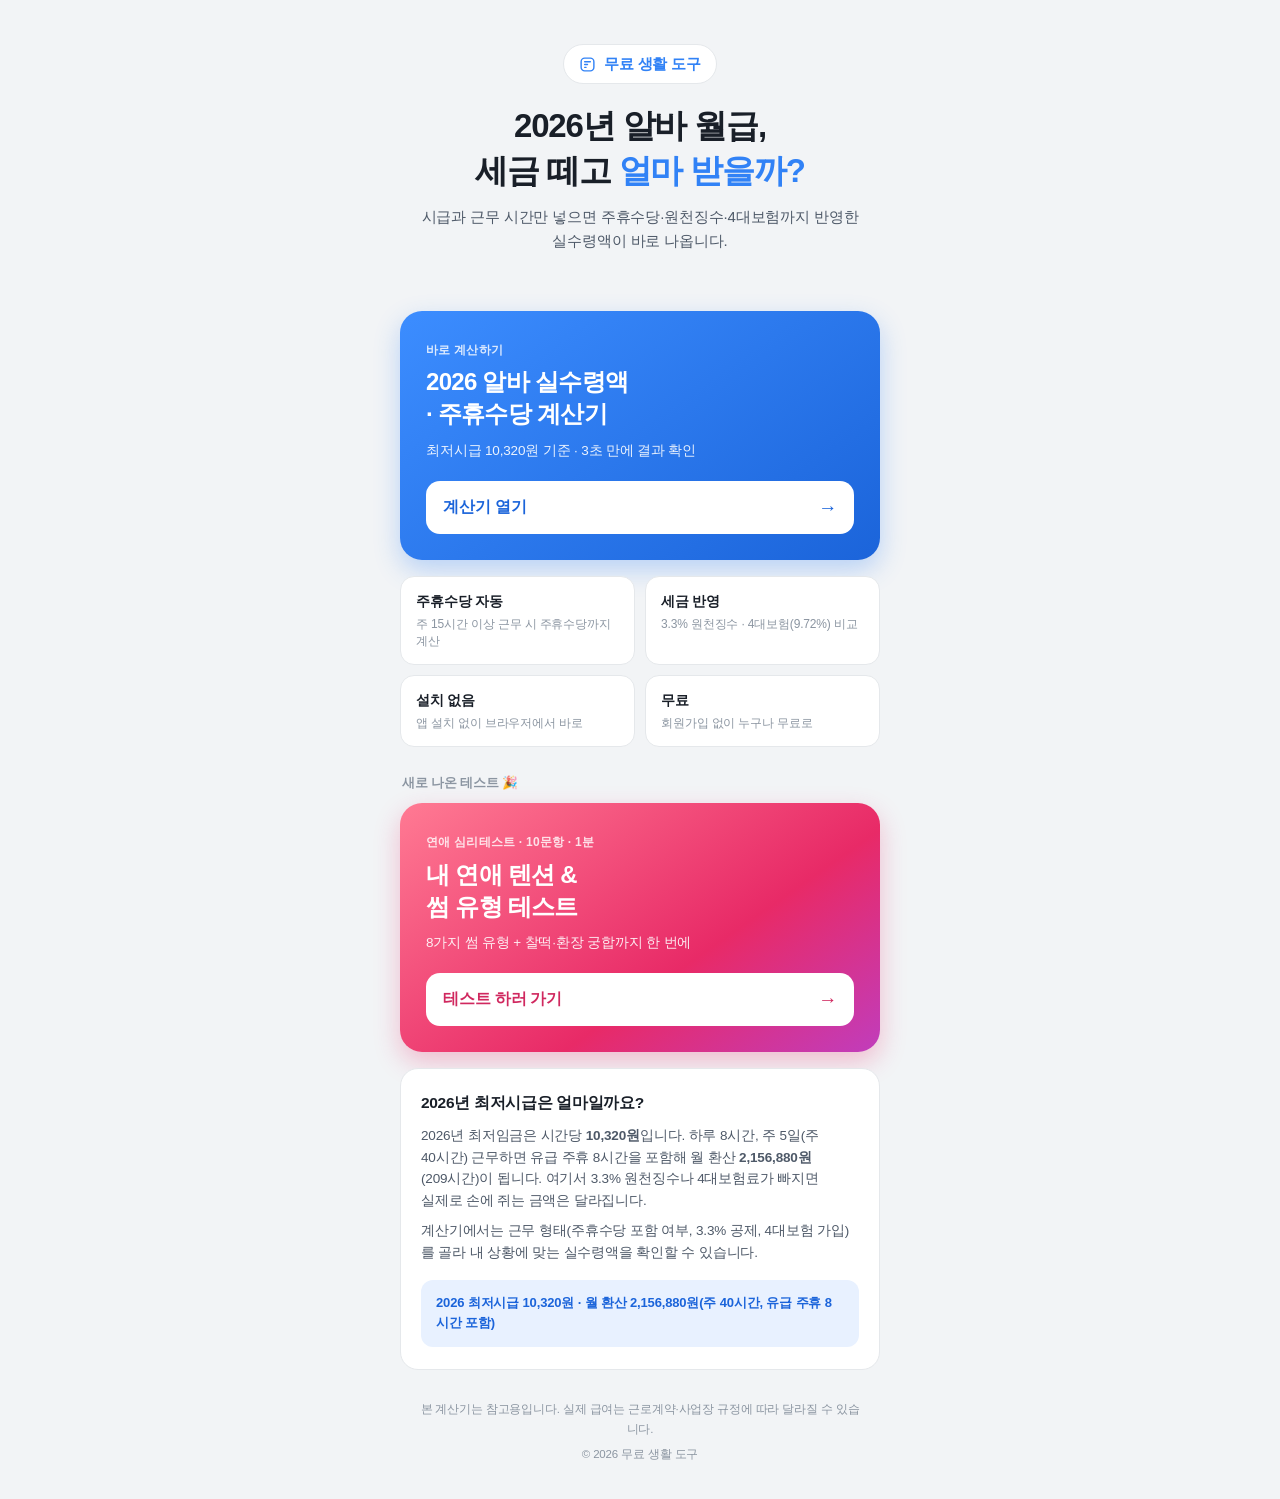
==== index.html @ 637217f5 "2호기: 연애 텐션 & 썸 유형 테스트 (/love-test/) 추가 + 메인 포털 카드·사이트맵 반영" ====
<!DOCTYPE html>
<html lang="ko">
<head>
<meta charset="UTF-8" />
<meta name="naver-site-verification" content="4abd9c88c584afc4a3177594d91446796b81fe75" />
<meta name="viewport" content="width=device-width, initial-scale=1.0, viewport-fit=cover" />

<title>알바 실수령액 계산기 · 연애 텐션 테스트 · 무료 생활 도구</title>
<meta name="description" content="2026년 최저시급 10,320원 기준 알바 월급 실수령액 계산기와, 10문항으로 끝나는 연애 텐션·썸 유형 테스트를 무료로 이용하세요." />
<meta name="keywords" content="2026 최저시급, 알바 실수령액, 주휴수당 계산기, 알바 월급 계산기, 4대보험 계산, 3.3% 계산기, 연애 테스트, 썸 유형 테스트, 심리테스트" />
<meta name="robots" content="index, follow" />
<meta name="theme-color" content="#3182F6" />
<link rel="canonical" href="https://wjdtldks2007-art.github.io/" />

<meta property="og:type" content="website" />
<meta property="og:locale" content="ko_KR" />
<meta property="og:site_name" content="무료 생활 도구" />
<meta property="og:title" content="알바 실수령액 계산기 · 연애 텐션 테스트" />
<meta property="og:description" content="주휴수당·3.3%·4대보험까지 반영한 2026년 알바 월급 실수령액 계산기와 연애 텐션 테스트를 무료로." />
<meta property="og:url" content="https://wjdtldks2007-art.github.io/" />
<meta name="twitter:card" content="summary" />
<meta name="twitter:title" content="2026 알바 실수령액 계산기 · 최저시급 10,320원" />
<meta name="twitter:description" content="주휴수당·3.3%·4대보험까지 반영한 2026년 알바 월급 실수령액 계산기" />

<link rel="icon" href="data:image/svg+xml,%3Csvg xmlns='http://www.w3.org/2000/svg' viewBox='0 0 100 100'%3E%3Crect width='100' height='100' rx='24' fill='%233182F6'/%3E%3Ctext x='50' y='70' font-size='58' font-family='sans-serif' font-weight='bold' fill='white' text-anchor='middle'%3E%E2%82%A9%3C/text%3E%3C/svg%3E" />

<style>
  :root{
    --blue:#3182F6;
    --blue-dark:#1B64DA;
    --blue-soft:#E8F1FF;
    --ink:#191F28;
    --ink-2:#4E5968;
    --ink-3:#8B95A1;
    --line:#E5E8EB;
    --bg:#F2F4F6;
    --white:#FFFFFF;
  }
  *{box-sizing:border-box;margin:0;padding:0;-webkit-tap-highlight-color:transparent;}
  html{-webkit-text-size-adjust:100%;}
  body{
    font-family:-apple-system,BlinkMacSystemFont,"Apple SD Gothic Neo","Pretendard","Malgun Gothic","Noto Sans KR",sans-serif;
    background:var(--bg);
    color:var(--ink);
    line-height:1.6;
    min-height:100vh;
    display:flex;
    flex-direction:column;
    letter-spacing:-0.01em;
  }
  .wrap{
    width:100%;
    max-width:520px;
    margin:0 auto;
    padding:0 20px;
    flex:1;
    display:flex;
    flex-direction:column;
  }

  header{padding:44px 0 28px;text-align:center;}
  .brand{
    display:inline-flex;
    align-items:center;
    gap:8px;
    font-size:15px;
    font-weight:700;
    color:var(--blue);
    background:var(--white);
    border:1px solid var(--line);
    border-radius:999px;
    padding:7px 15px;
  }
  .brand svg{width:17px;height:17px;display:block;}

  h1{
    margin-top:20px;
    font-size:29px;
    line-height:1.35;
    font-weight:800;
    letter-spacing:-0.035em;
  }
  h1 .hl{color:var(--blue);}
  .lead{
    margin-top:12px;
    font-size:15px;
    color:var(--ink-2);
    word-break:keep-all;
  }

  /* ---- main card ---- */
  .card{
    display:block;
    text-decoration:none;
    color:inherit;
    background:linear-gradient(145deg,#3C8DFF 0%,#1B64DA 100%);
    border-radius:22px;
    padding:26px 22px 22px;
    margin-top:30px;
    box-shadow:0 10px 26px rgba(49,130,246,.30);
    transition:transform .16s ease, box-shadow .16s ease;
  }
  .card:active{transform:translateY(2px) scale(.995);box-shadow:0 5px 14px rgba(49,130,246,.26);}
  .card .eyebrow{
    font-size:12px;
    font-weight:700;
    letter-spacing:.02em;
    color:rgba(255,255,255,.82);
  }
  .card .card-title{
    margin-top:6px;
    font-size:22px;
    font-weight:800;
    line-height:1.34;
    color:var(--white);
    letter-spacing:-0.03em;
  }
  .card .card-desc{
    margin-top:9px;
    font-size:13.5px;
    color:rgba(255,255,255,.9);
    word-break:keep-all;
  }
  .go{
    margin-top:20px;
    display:flex;
    align-items:center;
    justify-content:space-between;
    gap:10px;
    background:var(--white);
    color:var(--blue-dark);
    border-radius:14px;
    padding:14px 17px;
    font-size:15.5px;
    font-weight:800;
  }
  .go span.arrow{font-size:19px;line-height:1;transition:transform .16s ease;}
  .card:hover .go span.arrow{transform:translateX(3px);}

  /* ---- 2호기 연애 테스트 카드 (핑크) ---- */
  .card--love{
    background:linear-gradient(145deg,#FF7A93 0%,#E82A67 62%,#A24BFF 130%);
    box-shadow:0 10px 26px rgba(232,42,103,.28);
  }
  .card--love:active{box-shadow:0 5px 14px rgba(232,42,103,.26);}
  .card--love .go{color:#D0285F;}
  .section-label{
    margin:26px 2px 0;
    font-size:12.5px;
    font-weight:800;
    letter-spacing:-0.01em;
    color:var(--ink-3);
  }

  /* ---- features ---- */
  .features{
    display:grid;
    grid-template-columns:1fr 1fr;
    gap:10px;
    margin-top:16px;
  }
  .feature{
    background:var(--white);
    border:1px solid var(--line);
    border-radius:14px;
    padding:14px 15px;
  }
  .feature .t{font-size:13.5px;font-weight:700;}
  .feature .d{margin-top:3px;font-size:12px;color:var(--ink-3);line-height:1.45;}

  /* ---- info ---- */
  .info{
    background:var(--white);
    border:1px solid var(--line);
    border-radius:18px;
    padding:22px 20px;
    margin-top:16px;
  }
  .info h2{font-size:15.5px;font-weight:800;letter-spacing:-0.02em;}
  .info p{margin-top:9px;font-size:13.5px;color:var(--ink-2);word-break:keep-all;}
  .rate{
    margin-top:16px;
    padding:13px 15px;
    background:var(--blue-soft);
    border-radius:12px;
    font-size:13px;
    color:var(--blue-dark);
    font-weight:600;
  }
  .rate b{font-weight:800;}

  footer{
    text-align:center;
    padding:30px 20px 34px;
    font-size:11.5px;
    color:var(--ink-3);
    line-height:1.7;
  }
  footer a{color:var(--ink-3);text-decoration:none;border-bottom:1px solid var(--line);}

  @media (min-width:560px){
    h1{font-size:33px;}
    .card{padding:30px 26px 26px;}
    .card .card-title{font-size:24px;}
  }
  @media (prefers-reduced-motion:reduce){
    .card{transition:none;}
  }
</style>
</head>
<body>
<div class="wrap">

  <header>
    <div class="brand">
      <svg viewBox="0 0 24 24" fill="none" stroke="currentColor" stroke-width="2" stroke-linecap="round" stroke-linejoin="round" aria-hidden="true">
        <rect x="3" y="3" width="18" height="18" rx="5"></rect>
        <path d="M8 8h8M8 12h4M8 16h2"></path>
      </svg>
      무료 생활 도구
    </div>

    <h1>2026년 알바 월급,<br />세금 떼고 <span class="hl">얼마 받을까?</span></h1>
    <p class="lead">시급과 근무 시간만 넣으면 주휴수당·원천징수·4대보험까지 반영한 실수령액이 바로 나옵니다.</p>
  </header>

  <main>
    <a class="card" href="https://wjdtldks2007-art.github.io/a1ba-ca1c-2026/" aria-label="2026 알바 실수령액·주휴수당 계산기 열기">
      <div class="eyebrow">바로 계산하기</div>
      <div class="card-title">2026 알바 실수령액<br />· 주휴수당 계산기</div>
      <div class="card-desc">최저시급 10,320원 기준 · 3초 만에 결과 확인</div>
      <div class="go">
        <span>계산기 열기</span>
        <span class="arrow" aria-hidden="true">→</span>
      </div>
    </a>

    <div class="features">
      <div class="feature">
        <div class="t">주휴수당 자동</div>
        <div class="d">주 15시간 이상 근무 시 주휴수당까지 계산</div>
      </div>
      <div class="feature">
        <div class="t">세금 반영</div>
        <div class="d">3.3% 원천징수 · 4대보험(9.72%) 비교</div>
      </div>
      <div class="feature">
        <div class="t">설치 없음</div>
        <div class="d">앱 설치 없이 브라우저에서 바로</div>
      </div>
      <div class="feature">
        <div class="t">무료</div>
        <div class="d">회원가입 없이 누구나 무료로</div>
      </div>
    </div>

    <p class="section-label">새로 나온 테스트 🎉</p>
    <a class="card card--love" href="https://wjdtldks2007-art.github.io/love-test/" aria-label="내 연애 텐션 &amp; 썸 유형 테스트 시작하기" style="margin-top:10px;">
      <div class="eyebrow">연애 심리테스트 · 10문항 · 1분</div>
      <div class="card-title">내 연애 텐션 &amp;<br />썸 유형 테스트</div>
      <div class="card-desc">8가지 썸 유형 + 찰떡·환장 궁합까지 한 번에</div>
      <div class="go">
        <span>테스트 하러 가기</span>
        <span class="arrow" aria-hidden="true">→</span>
      </div>
    </a>

    <section class="info">
      <h2>2026년 최저시급은 얼마일까요?</h2>
      <p>2026년 최저임금은 시간당 <b>10,320원</b>입니다. 하루 8시간, 주 5일(주 40시간) 근무하면 유급 주휴 8시간을 포함해 월 환산 <b>2,156,880원</b>(209시간)이 됩니다. 여기서 3.3% 원천징수나 4대보험료가 빠지면 실제로 손에 쥐는 금액은 달라집니다.</p>
      <p>계산기에서는 근무 형태(주휴수당 포함 여부, 3.3% 공제, 4대보험 가입)를 골라 내 상황에 맞는 실수령액을 확인할 수 있습니다.</p>
      <div class="rate">
        <b>2026 최저시급 10,320원</b> · 월 환산 2,156,880원(주 40시간, 유급 주휴 8시간 포함)
      </div>
    </section>
  </main>

  <footer>
    <p>본 계산기는 참고용입니다. 실제 급여는 근로계약·사업장 규정에 따라 달라질 수 있습니다.</p>
    <p style="margin-top:6px;">© 2026 무료 생활 도구</p>
  </footer>
</div>
</body>
</html>
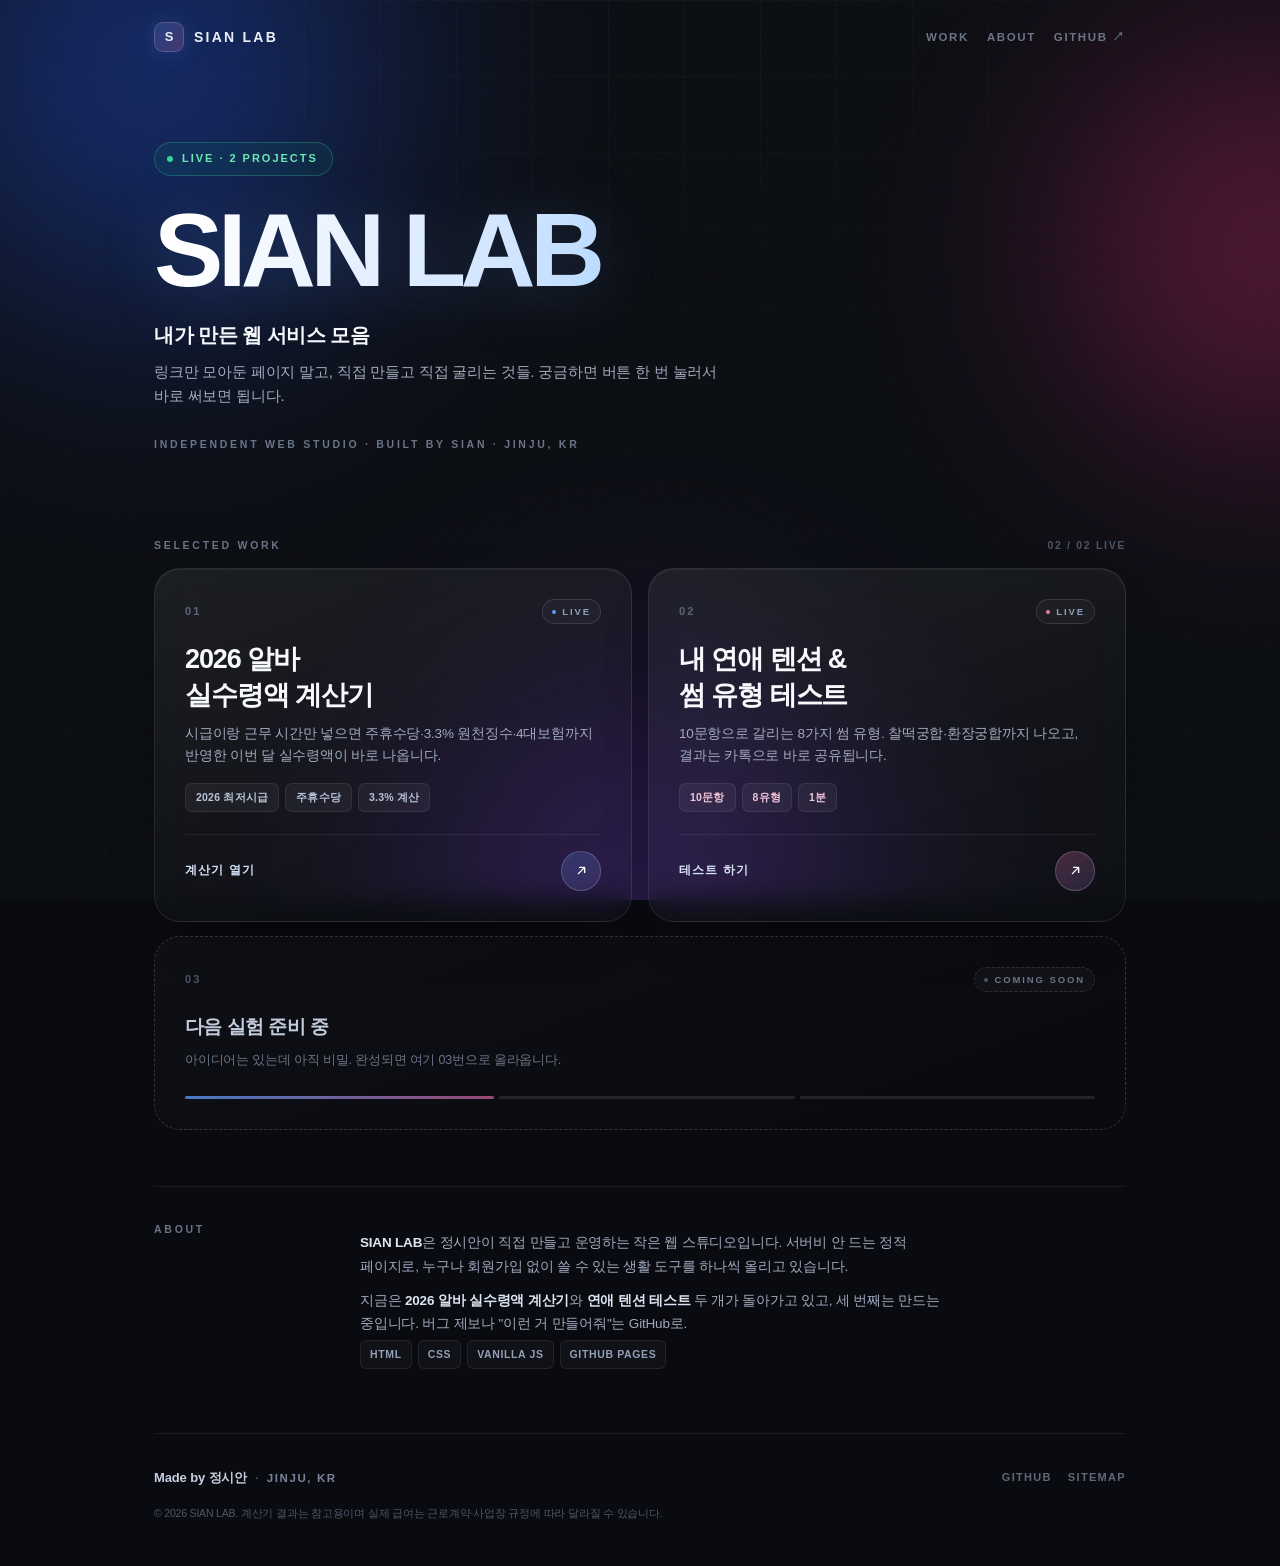
==== commit 7c14c131: "메인 포털을 다크 스튜디오(SIAN LAB)로 리뉴얼 + 루트 OG 이미지 추가" ====
--- a/index.html
+++ b/index.html
@@ -3,282 +3,421 @@
 <head>
 <meta charset="UTF-8" />
 <meta name="naver-site-verification" content="4abd9c88c584afc4a3177594d91446796b81fe75" />
+<meta name="google-site-verification" content="jYSlBA72Mb35ZYG-_oT56KLNQTm2DvZlT0kwC0I4Q4g" />
 <meta name="viewport" content="width=device-width, initial-scale=1.0, viewport-fit=cover" />
 
-<title>알바 실수령액 계산기 · 연애 텐션 테스트 · 무료 생활 도구</title>
-<meta name="description" content="2026년 최저시급 10,320원 기준 알바 월급 실수령액 계산기와, 10문항으로 끝나는 연애 텐션·썸 유형 테스트를 무료로 이용하세요." />
-<meta name="keywords" content="2026 최저시급, 알바 실수령액, 주휴수당 계산기, 알바 월급 계산기, 4대보험 계산, 3.3% 계산기, 연애 테스트, 썸 유형 테스트, 심리테스트" />
+<title>SIAN LAB · 내가 만든 웹 서비스 모음 | 알바 실수령액 계산기 · 연애 텐션 테스트</title>
+<meta name="description" content="정시안이 직접 만든 웹 서비스 모음. 2026년 최저시급 10,320원 기준 알바 월급 실수령액 계산기와 10문항 연애 텐션·썸 유형 테스트를 무료로 바로 써보세요." />
+<meta name="keywords" content="2026 최저시급, 알바 실수령액, 주휴수당 계산기, 알바 월급 계산기, 4대보험 계산, 3.3% 계산기, 연애 테스트, 썸 유형 테스트, 심리테스트, SIAN LAB, 정시안" />
 <meta name="robots" content="index, follow" />
-<meta name="theme-color" content="#3182F6" />
+<meta name="theme-color" content="#090B10" />
 <link rel="canonical" href="https://wjdtldks2007-art.github.io/" />
 
 <meta property="og:type" content="website" />
 <meta property="og:locale" content="ko_KR" />
-<meta property="og:site_name" content="무료 생활 도구" />
-<meta property="og:title" content="알바 실수령액 계산기 · 연애 텐션 테스트" />
-<meta property="og:description" content="주휴수당·3.3%·4대보험까지 반영한 2026년 알바 월급 실수령액 계산기와 연애 텐션 테스트를 무료로." />
+<meta property="og:site_name" content="SIAN LAB" />
+<meta property="og:title" content="SIAN LAB — 내가 만든 웹 서비스 모음" />
+<meta property="og:description" content="알바 실수령액 계산기부터 연애 텐션 테스트까지. 직접 만들고 직접 굴리는 웹 서비스 2개, 지금 바로 써보기." />
 <meta property="og:url" content="https://wjdtldks2007-art.github.io/" />
-<meta name="twitter:card" content="summary" />
-<meta name="twitter:title" content="2026 알바 실수령액 계산기 · 최저시급 10,320원" />
-<meta name="twitter:description" content="주휴수당·3.3%·4대보험까지 반영한 2026년 알바 월급 실수령액 계산기" />
-
-<link rel="icon" href="data:image/svg+xml,%3Csvg xmlns='http://www.w3.org/2000/svg' viewBox='0 0 100 100'%3E%3Crect width='100' height='100' rx='24' fill='%233182F6'/%3E%3Ctext x='50' y='70' font-size='58' font-family='sans-serif' font-weight='bold' fill='white' text-anchor='middle'%3E%E2%82%A9%3C/text%3E%3C/svg%3E" />
+<meta property="og:image" content="https://wjdtldks2007-art.github.io/og-image.png" />
+<meta property="og:image:type" content="image/png" />
+<meta property="og:image:width" content="1200" />
+<meta property="og:image:height" content="630" />
+<meta property="og:image:alt" content="SIAN LAB — 내가 만든 웹 서비스 모음" />
+<meta name="twitter:card" content="summary_large_image" />
+<meta name="twitter:title" content="SIAN LAB — 내가 만든 웹 서비스 모음" />
+<meta name="twitter:description" content="알바 실수령액 계산기 · 연애 텐션 테스트. 직접 만든 웹 서비스 2개." />
+<meta name="twitter:image" content="https://wjdtldks2007-art.github.io/og-image.png" />
+
+<link rel="icon" href="data:image/svg+xml,%3Csvg xmlns='http://www.w3.org/2000/svg' viewBox='0 0 100 100'%3E%3Cdefs%3E%3ClinearGradient id='g' x1='0' y1='0' x2='1' y2='1'%3E%3Cstop offset='0' stop-color='%2360A5FA'/%3E%3Cstop offset='1' stop-color='%23F472B6'/%3E%3C/linearGradient%3E%3C/defs%3E%3Crect width='100' height='100' rx='26' fill='%23090B10'/%3E%3Crect x='5' y='5' width='90' height='90' rx='22' fill='none' stroke='url(%23g)' stroke-width='3'/%3E%3Ctext x='50' y='69' font-size='50' font-family='sans-serif' font-weight='bold' fill='white' text-anchor='middle'%3ES%3C/text%3E%3C/svg%3E" />
 
 <style>
   :root{
-    --blue:#3182F6;
-    --blue-dark:#1B64DA;
-    --blue-soft:#E8F1FF;
-    --ink:#191F28;
-    --ink-2:#4E5968;
-    --ink-3:#8B95A1;
-    --line:#E5E8EB;
-    --bg:#F2F4F6;
-    --white:#FFFFFF;
+    --bg:#090B10;
+    --bg-2:#0C0F17;
+    --white:#F7F9FC;
+    --ink:#EAEEF7;
+    --ink-2:#A2AABF;
+    --ink-3:#6B7488;
+    --line:rgba(255,255,255,.09);
+    --line-2:rgba(255,255,255,.16);
+    --blue:#5B9DFF;
+    --sky:#7DD3FC;
+    --pink:#F472B6;
+    --violet:#A78BFA;
+    --glass:rgba(255,255,255,.045);
+    --radius:26px;
+    --max:1020px;
   }
   *{box-sizing:border-box;margin:0;padding:0;-webkit-tap-highlight-color:transparent;}
-  html{-webkit-text-size-adjust:100%;}
+  html{-webkit-text-size-adjust:100%;scroll-behavior:smooth;}
   body{
     font-family:-apple-system,BlinkMacSystemFont,"Apple SD Gothic Neo","Pretendard","Malgun Gothic","Noto Sans KR",sans-serif;
     background:var(--bg);
     color:var(--ink);
     line-height:1.6;
+    letter-spacing:-0.012em;
     min-height:100vh;
-    display:flex;
-    flex-direction:column;
-    letter-spacing:-0.01em;
-  }
-  .wrap{
-    width:100%;
-    max-width:520px;
-    margin:0 auto;
-    padding:0 20px;
-    flex:1;
-    display:flex;
-    flex-direction:column;
-  }
-
-  header{padding:44px 0 28px;text-align:center;}
-  .brand{
-    display:inline-flex;
-    align-items:center;
-    gap:8px;
-    font-size:15px;
-    font-weight:700;
-    color:var(--blue);
-    background:var(--white);
+    overflow-x:hidden;
+    -webkit-font-smoothing:antialiased;
+  }
+  ::selection{background:rgba(244,114,182,.3);color:#fff;}
+
+  /* ---------- background layers ---------- */
+  .bg{position:fixed;inset:0;pointer-events:none;z-index:0;overflow:hidden;}
+  .glow{position:absolute;border-radius:50%;filter:blur(90px);opacity:.55;}
+  .glow-a{width:min(760px,110vw);height:min(760px,110vw);top:-34vh;left:-18vw;background:radial-gradient(circle at 50% 50%,#1D4ED8 0%,rgba(29,78,216,0) 68%);}
+  .glow-b{width:min(640px,95vw);height:min(640px,95vw);top:-8vh;right:-24vw;background:radial-gradient(circle at 50% 50%,#DB2777 0%,rgba(219,39,119,0) 66%);opacity:.45;}
+  .glow-c{width:min(720px,100vw);height:min(720px,100vw);bottom:-40vh;left:22vw;background:radial-gradient(circle at 50% 50%,#7C3AED 0%,rgba(124,58,237,0) 68%);opacity:.34;}
+  .grid{
+    position:absolute;inset:0;
+    background-image:linear-gradient(rgba(255,255,255,.045) 1px,transparent 1px),
+                     linear-gradient(90deg,rgba(255,255,255,.045) 1px,transparent 1px);
+    background-size:76px 76px;
+    -webkit-mask-image:radial-gradient(ellipse 80% 55% at 50% 0%,#000 0%,transparent 78%);
+            mask-image:radial-gradient(ellipse 80% 55% at 50% 0%,#000 0%,transparent 78%);
+    opacity:.7;
+  }
+  .noise{
+    position:absolute;inset:0;opacity:.05;
+    background-image:url("data:image/svg+xml,%3Csvg xmlns='http://www.w3.org/2000/svg' width='140' height='140'%3E%3Cfilter id='n'%3E%3CfeTurbulence type='fractalNoise' baseFrequency='0.85' numOctaves='3' stitchTiles='stitch'/%3E%3C/filter%3E%3Crect width='140' height='140' filter='url(%23n)'/%3E%3C/svg%3E");
+  }
+
+  /* ---------- layout ---------- */
+  .wrap{position:relative;z-index:1;width:100%;max-width:var(--max);margin:0 auto;padding:0 24px;}
+
+  /* ---------- nav ---------- */
+  nav{display:flex;align-items:center;justify-content:space-between;gap:16px;padding:22px 0;}
+  .mark{display:flex;align-items:center;gap:10px;text-decoration:none;color:var(--ink);}
+  .mark .logo{
+    width:30px;height:30px;border-radius:9px;display:grid;place-items:center;
+    background:linear-gradient(135deg,rgba(91,157,255,.22),rgba(244,114,182,.22));
+    border:1px solid var(--line-2);
+    font-size:13px;font-weight:800;letter-spacing:0;
+    box-shadow:0 0 22px rgba(91,157,255,.18);
+  }
+  .mark .name{font-size:14px;font-weight:800;letter-spacing:.16em;}
+  .nav-links{display:flex;align-items:center;gap:18px;}
+  .nav-links a{
+    font-size:11.5px;font-weight:700;letter-spacing:.14em;color:var(--ink-3);
+    text-decoration:none;transition:color .18s ease;
+  }
+  .nav-links a:hover,.nav-links a:focus-visible{color:var(--white);}
+  .nav-links .hide-sm{display:none;}
+
+  /* ---------- hero ---------- */
+  header.hero{padding:clamp(30px,7vw,68px) 0 clamp(28px,5vw,44px);}
+  .badge{
+    display:inline-flex;align-items:center;gap:9px;
+    padding:7px 14px 7px 12px;border-radius:999px;
+    background:rgba(16,185,129,.08);
+    border:1px solid rgba(52,211,153,.28);
+    font-size:11px;font-weight:800;letter-spacing:.18em;
+    color:#6EE7B7;text-transform:uppercase;
+    backdrop-filter:blur(8px);-webkit-backdrop-filter:blur(8px);
+  }
+  .dot{width:6px;height:6px;border-radius:50%;background:#34D399;box-shadow:0 0 0 0 rgba(52,211,153,.6);animation:pulse 2.4s ease-out infinite;}
+  @keyframes pulse{
+    0%{box-shadow:0 0 0 0 rgba(52,211,153,.55);}
+    70%{box-shadow:0 0 0 7px rgba(52,211,153,0);}
+    100%{box-shadow:0 0 0 0 rgba(52,211,153,0);}
+  }
+  .hero h1{
+    margin-top:clamp(18px,3.4vw,26px);
+    font-size:clamp(54px,15.5vw,104px);
+    line-height:.94;
+    font-weight:800;
+    letter-spacing:-0.055em;
+    background:linear-gradient(104deg,#FFFFFF 4%,#CFE4FF 38%,#9FD0FF 58%,#FFB3D9 88%);
+    -webkit-background-clip:text;background-clip:text;
+    color:transparent;
+    -webkit-text-fill-color:transparent;
+    filter:drop-shadow(0 6px 30px rgba(91,157,255,.22));
+  }
+  .hero .sub{
+    margin-top:clamp(14px,2.4vw,20px);
+    font-size:clamp(16px,4.3vw,20px);
+    font-weight:700;color:var(--white);letter-spacing:-0.025em;
+  }
+  .hero .lead{
+    margin-top:9px;max-width:38em;
+    font-size:clamp(13.5px,3.5vw,15px);
+    color:var(--ink-2);word-break:keep-all;
+  }
+  .hero .kicker{
+    margin-top:clamp(20px,3.4vw,28px);
+    font-size:10.5px;font-weight:700;letter-spacing:.26em;
+    color:var(--ink-3);text-transform:uppercase;
+  }
+
+  /* ---------- section head ---------- */
+  .sec-head{
+    display:flex;align-items:baseline;justify-content:space-between;gap:12px;
+    margin:clamp(26px,4.6vw,40px) 0 14px;
+  }
+  .sec-head .label{font-size:10.5px;font-weight:800;letter-spacing:.26em;color:var(--ink-3);text-transform:uppercase;}
+  .sec-head .count{font-size:10.5px;font-weight:700;letter-spacing:.16em;color:#4C5566;}
+
+  /* ---------- project cards ---------- */
+  .works{display:grid;gap:14px;}
+  .work{
+    position:relative;display:flex;flex-direction:column;
+    text-decoration:none;color:inherit;overflow:hidden;
+    padding:clamp(22px,4.4vw,30px);
+    border-radius:var(--radius);
+    background:linear-gradient(160deg,rgba(255,255,255,.065),rgba(255,255,255,.022) 58%,rgba(255,255,255,.012));
     border:1px solid var(--line);
-    border-radius:999px;
-    padding:7px 15px;
-  }
-  .brand svg{width:17px;height:17px;display:block;}
-
-  h1{
-    margin-top:20px;
-    font-size:29px;
-    line-height:1.35;
-    font-weight:800;
-    letter-spacing:-0.035em;
-  }
-  h1 .hl{color:var(--blue);}
-  .lead{
-    margin-top:12px;
-    font-size:15px;
-    color:var(--ink-2);
-    word-break:keep-all;
-  }
-
-  /* ---- main card ---- */
-  .card{
-    display:block;
-    text-decoration:none;
-    color:inherit;
-    background:linear-gradient(145deg,#3C8DFF 0%,#1B64DA 100%);
-    border-radius:22px;
-    padding:26px 22px 22px;
-    margin-top:30px;
-    box-shadow:0 10px 26px rgba(49,130,246,.30);
-    transition:transform .16s ease, box-shadow .16s ease;
-  }
-  .card:active{transform:translateY(2px) scale(.995);box-shadow:0 5px 14px rgba(49,130,246,.26);}
-  .card .eyebrow{
-    font-size:12px;
-    font-weight:700;
-    letter-spacing:.02em;
-    color:rgba(255,255,255,.82);
-  }
-  .card .card-title{
-    margin-top:6px;
-    font-size:22px;
-    font-weight:800;
-    line-height:1.34;
-    color:var(--white);
-    letter-spacing:-0.03em;
-  }
-  .card .card-desc{
-    margin-top:9px;
-    font-size:13.5px;
-    color:rgba(255,255,255,.9);
-    word-break:keep-all;
-  }
-  .go{
-    margin-top:20px;
-    display:flex;
-    align-items:center;
-    justify-content:space-between;
-    gap:10px;
-    background:var(--white);
-    color:var(--blue-dark);
-    border-radius:14px;
-    padding:14px 17px;
-    font-size:15.5px;
-    font-weight:800;
-  }
-  .go span.arrow{font-size:19px;line-height:1;transition:transform .16s ease;}
-  .card:hover .go span.arrow{transform:translateX(3px);}
-
-  /* ---- 2호기 연애 테스트 카드 (핑크) ---- */
-  .card--love{
-    background:linear-gradient(145deg,#FF7A93 0%,#E82A67 62%,#A24BFF 130%);
-    box-shadow:0 10px 26px rgba(232,42,103,.28);
-  }
-  .card--love:active{box-shadow:0 5px 14px rgba(232,42,103,.26);}
-  .card--love .go{color:#D0285F;}
-  .section-label{
-    margin:26px 2px 0;
-    font-size:12.5px;
-    font-weight:800;
-    letter-spacing:-0.01em;
-    color:var(--ink-3);
-  }
-
-  /* ---- features ---- */
-  .features{
-    display:grid;
-    grid-template-columns:1fr 1fr;
-    gap:10px;
-    margin-top:16px;
-  }
-  .feature{
-    background:var(--white);
-    border:1px solid var(--line);
-    border-radius:14px;
-    padding:14px 15px;
-  }
-  .feature .t{font-size:13.5px;font-weight:700;}
-  .feature .d{margin-top:3px;font-size:12px;color:var(--ink-3);line-height:1.45;}
-
-  /* ---- info ---- */
-  .info{
-    background:var(--white);
-    border:1px solid var(--line);
-    border-radius:18px;
-    padding:22px 20px;
-    margin-top:16px;
-  }
-  .info h2{font-size:15.5px;font-weight:800;letter-spacing:-0.02em;}
-  .info p{margin-top:9px;font-size:13.5px;color:var(--ink-2);word-break:keep-all;}
-  .rate{
-    margin-top:16px;
-    padding:13px 15px;
-    background:var(--blue-soft);
-    border-radius:12px;
-    font-size:13px;
-    color:var(--blue-dark);
-    font-weight:600;
-  }
-  .rate b{font-weight:800;}
-
+    backdrop-filter:blur(14px);-webkit-backdrop-filter:blur(14px);
+    box-shadow:0 1px 0 rgba(255,255,255,.06) inset, 0 22px 50px -30px rgba(0,0,0,.9);
+    transition:transform .22s cubic-bezier(.2,.7,.3,1),border-color .22s ease,box-shadow .22s ease;
+  }
+  .work::after{
+    content:"";position:absolute;inset:0;border-radius:inherit;pointer-events:none;
+    background:radial-gradient(120% 80% at 100% 0%,rgba(91,157,255,.16),transparent 60%);
+    opacity:0;transition:opacity .28s ease;
+  }
+  .work:hover,.work:focus-visible{transform:translateY(-3px);border-color:var(--line-2);box-shadow:0 1px 0 rgba(255,255,255,.09) inset, 0 30px 60px -30px rgba(0,0,0,.95),0 0 40px -18px rgba(91,157,255,.5);}
+  .work:hover::after,.work:focus-visible::after{opacity:1;}
+  .work--love::after{background:radial-gradient(120% 80% at 100% 0%,rgba(244,114,182,.18),transparent 60%);}
+  .work--love:hover,.work--love:focus-visible{box-shadow:0 1px 0 rgba(255,255,255,.09) inset, 0 30px 60px -30px rgba(0,0,0,.95),0 0 40px -18px rgba(244,114,182,.45);}
+
+  .work-top{display:flex;align-items:center;justify-content:space-between;gap:12px;}
+  .num{
+    font-size:11px;font-weight:800;letter-spacing:.2em;color:#5C6678;
+    font-variant-numeric:tabular-nums;
+  }
+  .status{
+    display:inline-flex;align-items:center;gap:6px;
+    font-size:9.5px;font-weight:800;letter-spacing:.2em;text-transform:uppercase;
+    color:#8FA0BD;padding:4px 9px;border-radius:999px;
+    border:1px solid rgba(255,255,255,.12);background:rgba(255,255,255,.03);
+  }
+  .status i{width:4px;height:4px;border-radius:50%;background:#5B9DFF;display:block;}
+  .work--love .status i{background:var(--pink);}
+
+  .work h2{
+    margin-top:18px;
+    font-size:clamp(21px,5.4vw,27px);
+    line-height:1.32;font-weight:800;letter-spacing:-0.04em;color:var(--white);
+  }
+  .work h2 .thin{color:#C8D2E4;font-weight:700;}
+  .work p.desc{
+    margin-top:10px;font-size:13.5px;line-height:1.62;color:var(--ink-2);word-break:keep-all;
+    max-width:34em;
+  }
+  .tags{display:flex;flex-wrap:wrap;gap:6px;margin-top:16px;}
+  .tag{
+    font-size:10.5px;font-weight:700;letter-spacing:.02em;
+    color:#B9C5D9;padding:5px 10px;border-radius:7px;
+    background:rgba(255,255,255,.05);border:1px solid rgba(255,255,255,.075);
+  }
+  .work--love .tag{color:#F3C4DA;}
+  .work-cta{
+    margin-top:22px;display:flex;align-items:center;justify-content:space-between;gap:12px;
+    padding-top:16px;border-top:1px solid rgba(255,255,255,.07);
+  }
+  .work-cta .txt{font-size:12px;font-weight:800;letter-spacing:.1em;text-transform:uppercase;color:#D6E2F5;}
+  .circle{
+    width:40px;height:40px;border-radius:50%;display:grid;place-items:center;flex:0 0 auto;
+    border:1px solid rgba(255,255,255,.18);
+    background:linear-gradient(140deg,rgba(91,157,255,.22),rgba(167,139,250,.14));
+    color:#fff;transition:transform .22s ease,background .22s ease,border-color .22s ease;
+  }
+  .work--love .circle{background:linear-gradient(140deg,rgba(244,114,182,.24),rgba(167,139,250,.16));}
+  .circle svg{width:15px;height:15px;display:block;}
+  .work:hover .circle{transform:translate(2px,-2px);border-color:rgba(255,255,255,.34);}
+
+  /* ---------- coming soon ---------- */
+  .soon{
+    margin-top:14px;position:relative;overflow:hidden;
+    border:1px dashed rgba(255,255,255,.16);
+    border-radius:var(--radius);
+    padding:clamp(22px,4.4vw,30px);
+    background:linear-gradient(160deg,rgba(255,255,255,.022),rgba(255,255,255,0));
+    display:flex;flex-direction:column;gap:8px;
+  }
+  .soon .num{color:#4C5566;}
+  .soon .title{
+    margin-top:12px;font-size:clamp(16px,4.2vw,19px);font-weight:800;letter-spacing:-0.03em;color:#C3CCDC;
+  }
+  .soon .note{font-size:12.5px;color:var(--ink-3);}
+  .soon .bars{display:flex;gap:5px;margin-top:18px;}
+  .soon .bars span{height:3px;border-radius:2px;background:rgba(255,255,255,.1);flex:1;}
+  .soon .bars span:first-child{background:linear-gradient(90deg,rgba(91,157,255,.75),rgba(244,114,182,.6));flex:0 0 34%;}
+
+  /* ---------- about ---------- */
+  .about{
+    margin-top:clamp(34px,6vw,56px);
+    display:grid;gap:18px;
+    padding-top:clamp(24px,4vw,34px);
+    border-top:1px solid rgba(255,255,255,.07);
+  }
+  .about .label{font-size:10.5px;font-weight:800;letter-spacing:.26em;color:var(--ink-3);text-transform:uppercase;}
+  .about p{font-size:13.5px;line-height:1.75;color:var(--ink-2);word-break:keep-all;max-width:44em;margin-top:10px;}
+  .about p b{color:#DCE5F3;font-weight:700;}
+  .stack{display:flex;flex-wrap:wrap;gap:6px;margin-top:4px;}
+  .stack span{
+    font-size:10.5px;font-weight:700;letter-spacing:.06em;color:#93A0B8;
+    padding:5px 9px;border-radius:6px;border:1px solid rgba(255,255,255,.08);
+    background:rgba(255,255,255,.03);
+  }
+
+  /* ---------- footer ---------- */
   footer{
-    text-align:center;
-    padding:30px 20px 34px;
-    font-size:11.5px;
-    color:var(--ink-3);
-    line-height:1.7;
-  }
-  footer a{color:var(--ink-3);text-decoration:none;border-bottom:1px solid var(--line);}
-
-  @media (min-width:560px){
-    h1{font-size:33px;}
-    .card{padding:30px 26px 26px;}
-    .card .card-title{font-size:24px;}
+    margin-top:clamp(38px,7vw,64px);
+    padding:clamp(26px,4vw,34px) 0 clamp(34px,6vw,44px);
+    border-top:1px solid rgba(255,255,255,.07);
+  }
+  .credit{
+    display:flex;flex-wrap:wrap;align-items:center;justify-content:space-between;gap:14px;
+  }
+  .made{font-size:13px;font-weight:700;color:#C6D0E0;letter-spacing:-0.01em;}
+  .made .sep{color:#3A4254;margin:0 8px;}
+  .made .place{color:#7A859A;font-size:11.5px;letter-spacing:.14em;text-transform:uppercase;}
+  .foot-links{display:flex;gap:16px;}
+  .foot-links a{font-size:11px;font-weight:700;letter-spacing:.12em;color:#5E6879;text-decoration:none;text-transform:uppercase;transition:color .18s ease;}
+  .foot-links a:hover{color:#C6D0E0;}
+  .legal{margin-top:16px;font-size:10.5px;line-height:1.7;color:#4E5768;max-width:52em;}
+
+  /* ---------- responsive ---------- */
+  @media (min-width:720px){
+    .nav-links .hide-sm{display:inline;}
+    .works{grid-template-columns:1fr 1fr;gap:16px;}
+    .work h2{min-height:2.64em;}
+    .about{grid-template-columns:180px 1fr;gap:26px;}
   }
   @media (prefers-reduced-motion:reduce){
-    .card{transition:none;}
+    html{scroll-behavior:auto;}
+    *{animation-duration:.001ms !important;animation-iteration-count:1 !important;transition-duration:.001ms !important;}
+    .work:hover{transform:none;}
   }
 </style>
 </head>
 <body>
+
+<div class="bg" aria-hidden="true">
+  <div class="glow glow-a"></div>
+  <div class="glow glow-b"></div>
+  <div class="glow glow-c"></div>
+  <div class="grid"></div>
+  <div class="noise"></div>
+</div>
+
 <div class="wrap">
-
-  <header>
-    <div class="brand">
-      <svg viewBox="0 0 24 24" fill="none" stroke="currentColor" stroke-width="2" stroke-linecap="round" stroke-linejoin="round" aria-hidden="true">
-        <rect x="3" y="3" width="18" height="18" rx="5"></rect>
-        <path d="M8 8h8M8 12h4M8 16h2"></path>
-      </svg>
-      무료 생활 도구
+  <nav>
+    <a class="mark" href="https://wjdtldks2007-art.github.io/" aria-label="SIAN LAB 홈">
+      <span class="logo" aria-hidden="true">S</span>
+      <span class="name">SIAN LAB</span>
+    </a>
+    <div class="nav-links">
+      <a href="#work">WORK</a>
+      <a href="#about" class="hide-sm">ABOUT</a>
+      <a href="https://github.com/wjdtldks2007-art" target="_blank" rel="noopener">GITHUB ↗</a>
     </div>
-
-    <h1>2026년 알바 월급,<br />세금 떼고 <span class="hl">얼마 받을까?</span></h1>
-    <p class="lead">시급과 근무 시간만 넣으면 주휴수당·원천징수·4대보험까지 반영한 실수령액이 바로 나옵니다.</p>
+  </nav>
+
+  <header class="hero">
+    <div class="badge"><span class="dot" aria-hidden="true"></span>LIVE · 2 PROJECTS</div>
+    <h1>SIAN LAB</h1>
+    <p class="sub">내가 만든 웹 서비스 모음</p>
+    <p class="lead">링크만 모아둔 페이지 말고, 직접 만들고 직접 굴리는 것들. 궁금하면 버튼 한 번 눌러서 바로 써보면 됩니다.</p>
+    <p class="kicker">Independent Web Studio · Built by Sian · Jinju, KR</p>
   </header>
 
   <main>
-    <a class="card" href="https://wjdtldks2007-art.github.io/a1ba-ca1c-2026/" aria-label="2026 알바 실수령액·주휴수당 계산기 열기">
-      <div class="eyebrow">바로 계산하기</div>
-      <div class="card-title">2026 알바 실수령액<br />· 주휴수당 계산기</div>
-      <div class="card-desc">최저시급 10,320원 기준 · 3초 만에 결과 확인</div>
-      <div class="go">
-        <span>계산기 열기</span>
-        <span class="arrow" aria-hidden="true">→</span>
+    <div class="sec-head" id="work">
+      <span class="label">Selected Work</span>
+      <span class="count">02 / 02 LIVE</span>
+    </div>
+
+    <div class="works">
+      <a class="work" href="https://wjdtldks2007-art.github.io/a1ba-ca1c-2026/" aria-label="2026 알바 실수령액 계산기 열기">
+        <div class="work-top">
+          <span class="num">01</span>
+          <span class="status"><i aria-hidden="true"></i>Live</span>
+        </div>
+        <h2>2026 알바<br />실수령액 계산기</h2>
+        <p class="desc">시급이랑 근무 시간만 넣으면 주휴수당·3.3% 원천징수·4대보험까지 반영한 이번 달 실수령액이 바로 나옵니다.</p>
+        <div class="tags">
+          <span class="tag">2026 최저시급</span>
+          <span class="tag">주휴수당</span>
+          <span class="tag">3.3% 계산</span>
+        </div>
+        <div class="work-cta">
+          <span class="txt">계산기 열기</span>
+          <span class="circle" aria-hidden="true">
+            <svg viewBox="0 0 24 24" fill="none" stroke="currentColor" stroke-width="2.2" stroke-linecap="round" stroke-linejoin="round"><path d="M7 17L17 7M9 7h8v8"/></svg>
+          </span>
+        </div>
+      </a>
+
+      <a class="work work--love" href="https://wjdtldks2007-art.github.io/love-test/" aria-label="내 연애 텐션 &amp; 썸 유형 테스트 시작하기">
+        <div class="work-top">
+          <span class="num">02</span>
+          <span class="status"><i aria-hidden="true"></i>Live</span>
+        </div>
+        <h2>내 연애 텐션 &amp;<br />썸 유형 테스트</h2>
+        <p class="desc">10문항으로 갈리는 8가지 썸 유형. 찰떡궁합·환장궁합까지 나오고, 결과는 카톡으로 바로 공유됩니다.</p>
+        <div class="tags">
+          <span class="tag">10문항</span>
+          <span class="tag">8유형</span>
+          <span class="tag">1분</span>
+        </div>
+        <div class="work-cta">
+          <span class="txt">테스트 하기</span>
+          <span class="circle" aria-hidden="true">
+            <svg viewBox="0 0 24 24" fill="none" stroke="currentColor" stroke-width="2.2" stroke-linecap="round" stroke-linejoin="round"><path d="M7 17L17 7M9 7h8v8"/></svg>
+          </span>
+        </div>
+      </a>
+    </div>
+
+    <div class="soon">
+      <div class="work-top">
+        <span class="num">03</span>
+        <span class="status" style="border-style:dashed;color:#6B7488;"><i aria-hidden="true" style="background:#4C5566;"></i>Coming Soon</span>
       </div>
-    </a>
-
-    <div class="features">
-      <div class="feature">
-        <div class="t">주휴수당 자동</div>
-        <div class="d">주 15시간 이상 근무 시 주휴수당까지 계산</div>
-      </div>
-      <div class="feature">
-        <div class="t">세금 반영</div>
-        <div class="d">3.3% 원천징수 · 4대보험(9.72%) 비교</div>
-      </div>
-      <div class="feature">
-        <div class="t">설치 없음</div>
-        <div class="d">앱 설치 없이 브라우저에서 바로</div>
-      </div>
-      <div class="feature">
-        <div class="t">무료</div>
-        <div class="d">회원가입 없이 누구나 무료로</div>
-      </div>
+      <p class="title">다음 실험 준비 중</p>
+      <p class="note">아이디어는 있는데 아직 비밀. 완성되면 여기 03번으로 올라옵니다.</p>
+      <div class="bars" aria-hidden="true"><span></span><span></span><span></span></div>
     </div>
 
-    <p class="section-label">새로 나온 테스트 🎉</p>
-    <a class="card card--love" href="https://wjdtldks2007-art.github.io/love-test/" aria-label="내 연애 텐션 &amp; 썸 유형 테스트 시작하기" style="margin-top:10px;">
-      <div class="eyebrow">연애 심리테스트 · 10문항 · 1분</div>
-      <div class="card-title">내 연애 텐션 &amp;<br />썸 유형 테스트</div>
-      <div class="card-desc">8가지 썸 유형 + 찰떡·환장 궁합까지 한 번에</div>
-      <div class="go">
-        <span>테스트 하러 가기</span>
-        <span class="arrow" aria-hidden="true">→</span>
-      </div>
-    </a>
-
-    <section class="info">
-      <h2>2026년 최저시급은 얼마일까요?</h2>
-      <p>2026년 최저임금은 시간당 <b>10,320원</b>입니다. 하루 8시간, 주 5일(주 40시간) 근무하면 유급 주휴 8시간을 포함해 월 환산 <b>2,156,880원</b>(209시간)이 됩니다. 여기서 3.3% 원천징수나 4대보험료가 빠지면 실제로 손에 쥐는 금액은 달라집니다.</p>
-      <p>계산기에서는 근무 형태(주휴수당 포함 여부, 3.3% 공제, 4대보험 가입)를 골라 내 상황에 맞는 실수령액을 확인할 수 있습니다.</p>
-      <div class="rate">
-        <b>2026 최저시급 10,320원</b> · 월 환산 2,156,880원(주 40시간, 유급 주휴 8시간 포함)
+    <section class="about" id="about">
+      <span class="label">About</span>
+      <div>
+        <p><b>SIAN LAB</b>은 정시안이 직접 만들고 운영하는 작은 웹 스튜디오입니다. 서버비 안 드는 정적 페이지로, 누구나 회원가입 없이 쓸 수 있는 생활 도구를 하나씩 올리고 있습니다.</p>
+        <p>지금은 <b>2026 알바 실수령액 계산기</b>와 <b>연애 텐션 테스트</b> 두 개가 돌아가고 있고, 세 번째는 만드는 중입니다. 버그 제보나 "이런 거 만들어줘"는 GitHub로.</p>
+        <div class="stack">
+          <span>HTML</span><span>CSS</span><span>VANILLA JS</span><span>GITHUB PAGES</span>
+        </div>
       </div>
     </section>
+
+    <footer>
+      <div class="credit">
+        <p class="made">Made by 정시안<span class="sep">·</span><span class="place">Jinju, KR</span></p>
+        <div class="foot-links">
+          <a href="https://github.com/wjdtldks2007-art" target="_blank" rel="noopener">GitHub</a>
+          <a href="/sitemap.xml">Sitemap</a>
+        </div>
+      </div>
+      <p class="legal">© 2026 SIAN LAB. 계산기 결과는 참고용이며 실제 급여는 근로계약·사업장 규정에 따라 달라질 수 있습니다.</p>
+    </footer>
   </main>
-
-  <footer>
-    <p>본 계산기는 참고용입니다. 실제 급여는 근로계약·사업장 규정에 따라 달라질 수 있습니다.</p>
-    <p style="margin-top:6px;">© 2026 무료 생활 도구</p>
-  </footer>
 </div>
+
+<script type="application/ld+json">
+{
+  "@context": "https://schema.org",
+  "@type": "WebSite",
+  "name": "SIAN LAB",
+  "alternateName": "내가 만든 웹 서비스 모음",
+  "url": "https://wjdtldks2007-art.github.io/",
+  "description": "정시안이 직접 만든 웹 서비스 모음. 2026 알바 실수령액 계산기와 연애 텐션 테스트를 무료로 제공합니다.",
+  "inLanguage": "ko-KR",
+  "author": { "@type": "Person", "name": "정시안", "url": "https://github.com/wjdtldks2007-art" },
+  "publisher": { "@type": "Organization", "name": "SIAN LAB" }
+}
+</script>
 </body>
 </html>
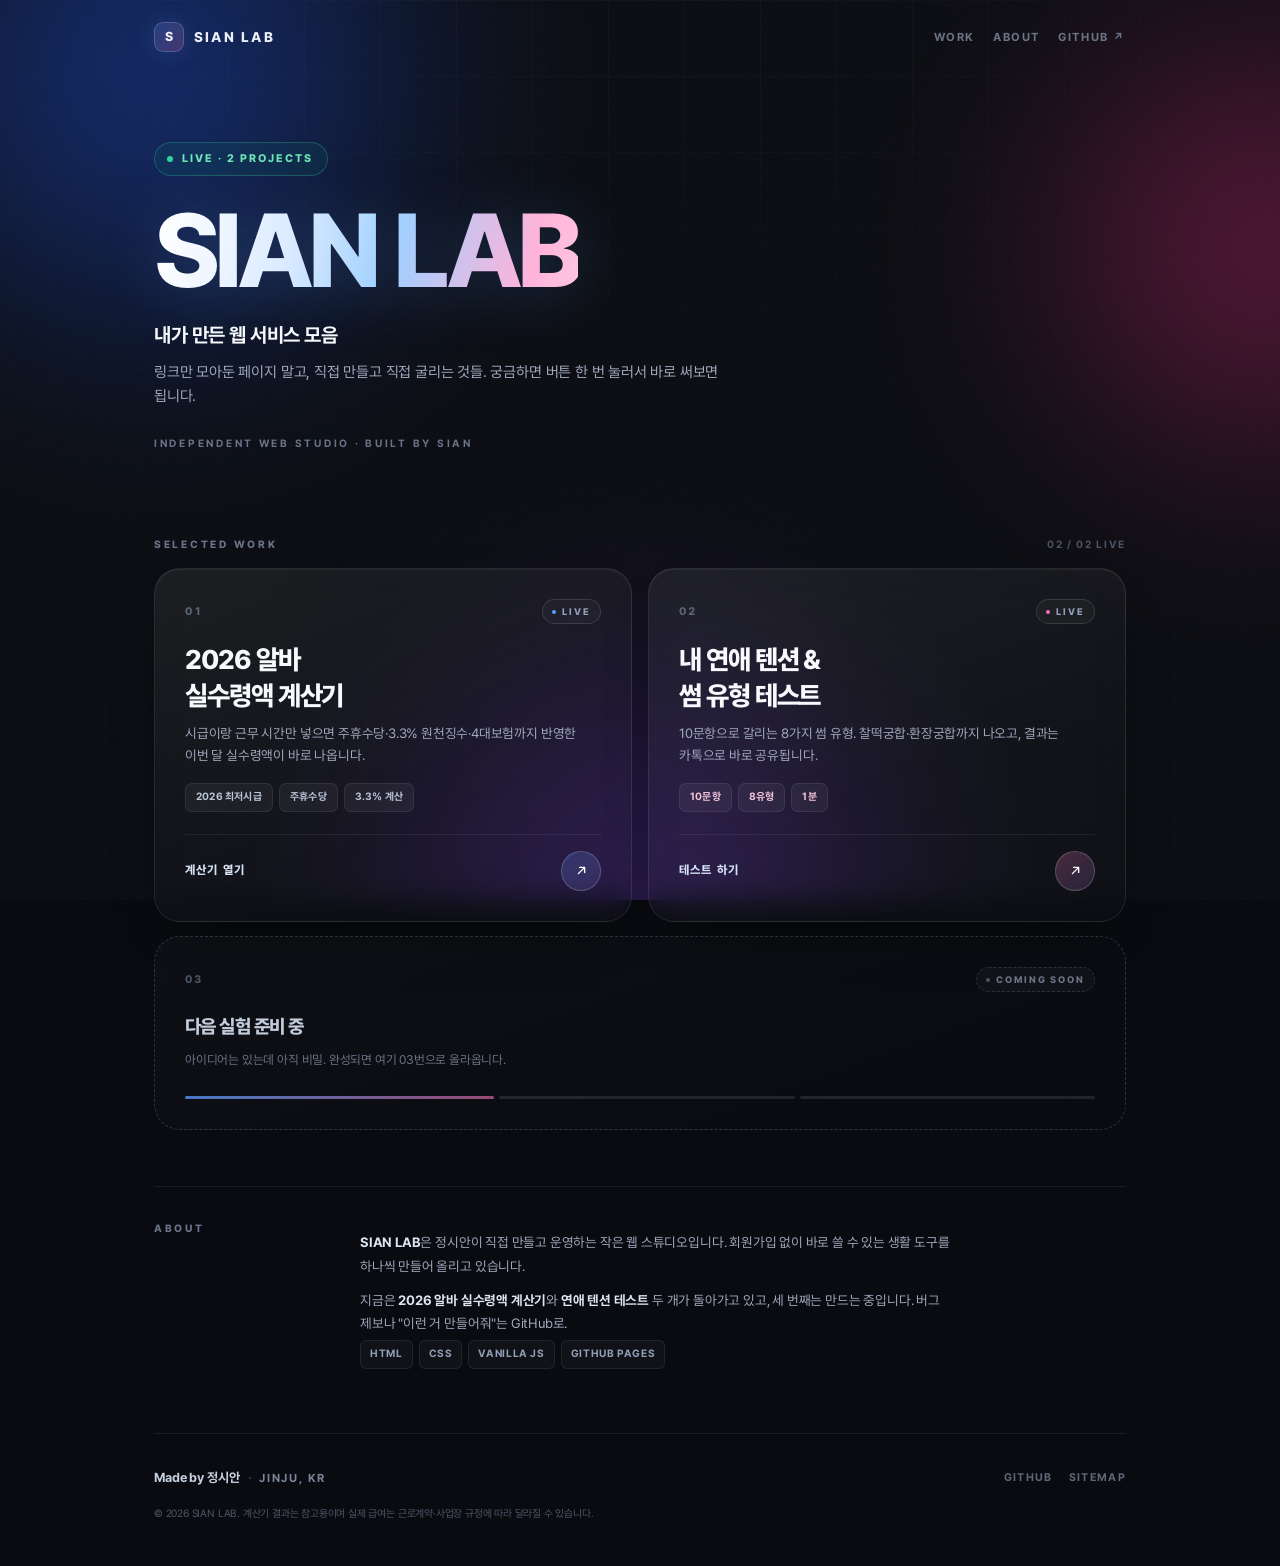
==== commit 532db41f: "포털: Pretendard 셀프호스팅 서브셋 적용, 타이틀 그라데이션·카피 다듬기" ====
--- a/index.html
+++ b/index.html
@@ -31,7 +31,25 @@
 
 <link rel="icon" href="data:image/svg+xml,%3Csvg xmlns='http://www.w3.org/2000/svg' viewBox='0 0 100 100'%3E%3Cdefs%3E%3ClinearGradient id='g' x1='0' y1='0' x2='1' y2='1'%3E%3Cstop offset='0' stop-color='%2360A5FA'/%3E%3Cstop offset='1' stop-color='%23F472B6'/%3E%3C/linearGradient%3E%3C/defs%3E%3Crect width='100' height='100' rx='26' fill='%23090B10'/%3E%3Crect x='5' y='5' width='90' height='90' rx='22' fill='none' stroke='url(%23g)' stroke-width='3'/%3E%3Ctext x='50' y='69' font-size='50' font-family='sans-serif' font-weight='bold' fill='white' text-anchor='middle'%3ES%3C/text%3E%3C/svg%3E" />
 
+<link rel="preload" href="fonts/pretendard-extrabold.woff2" as="font" type="font/woff2" crossorigin />
+<link rel="preload" href="fonts/pretendard-regular.woff2" as="font" type="font/woff2" crossorigin />
+
 <style>
+  @font-face{
+    font-family:"Pretendard";
+    src:url("fonts/pretendard-regular.woff2") format("woff2");
+    font-weight:400;font-style:normal;font-display:swap;
+  }
+  @font-face{
+    font-family:"Pretendard";
+    src:url("fonts/pretendard-bold.woff2") format("woff2");
+    font-weight:700;font-style:normal;font-display:swap;
+  }
+  @font-face{
+    font-family:"Pretendard";
+    src:url("fonts/pretendard-extrabold.woff2") format("woff2");
+    font-weight:800;font-style:normal;font-display:swap;
+  }
   :root{
     --bg:#090B10;
     --bg-2:#0C0F17;
@@ -52,7 +70,7 @@
   *{box-sizing:border-box;margin:0;padding:0;-webkit-tap-highlight-color:transparent;}
   html{-webkit-text-size-adjust:100%;scroll-behavior:smooth;}
   body{
-    font-family:-apple-system,BlinkMacSystemFont,"Apple SD Gothic Neo","Pretendard","Malgun Gothic","Noto Sans KR",sans-serif;
+    font-family:"Pretendard",-apple-system,BlinkMacSystemFont,"Apple SD Gothic Neo","Malgun Gothic","Noto Sans KR",sans-serif;
     background:var(--bg);
     color:var(--ink);
     line-height:1.6;
@@ -124,11 +142,12 @@
   }
   .hero h1{
     margin-top:clamp(18px,3.4vw,26px);
-    font-size:clamp(54px,15.5vw,104px);
+    width:-moz-fit-content;width:fit-content;
+    font-size:clamp(54px,14vw,104px);
     line-height:.94;
     font-weight:800;
     letter-spacing:-0.055em;
-    background:linear-gradient(104deg,#FFFFFF 4%,#CFE4FF 38%,#9FD0FF 58%,#FFB3D9 88%);
+    background:linear-gradient(104deg,#FFFFFF 2%,#DCEBFF 32%,#9FD0FF 56%,#FFB3D9 88%,#FFC6E2 100%);
     -webkit-background-clip:text;background-clip:text;
     color:transparent;
     -webkit-text-fill-color:transparent;
@@ -321,7 +340,7 @@
     <h1>SIAN LAB</h1>
     <p class="sub">내가 만든 웹 서비스 모음</p>
     <p class="lead">링크만 모아둔 페이지 말고, 직접 만들고 직접 굴리는 것들. 궁금하면 버튼 한 번 눌러서 바로 써보면 됩니다.</p>
-    <p class="kicker">Independent Web Studio · Built by Sian · Jinju, KR</p>
+    <p class="kicker">Independent Web Studio · Built by Sian</p>
   </header>
 
   <main>
@@ -385,7 +404,7 @@
     <section class="about" id="about">
       <span class="label">About</span>
       <div>
-        <p><b>SIAN LAB</b>은 정시안이 직접 만들고 운영하는 작은 웹 스튜디오입니다. 서버비 안 드는 정적 페이지로, 누구나 회원가입 없이 쓸 수 있는 생활 도구를 하나씩 올리고 있습니다.</p>
+        <p><b>SIAN LAB</b>은 정시안이 직접 만들고 운영하는 작은 웹 스튜디오입니다. 회원가입 없이 바로 쓸 수 있는 생활 도구를 하나씩 만들어 올리고 있습니다.</p>
         <p>지금은 <b>2026 알바 실수령액 계산기</b>와 <b>연애 텐션 테스트</b> 두 개가 돌아가고 있고, 세 번째는 만드는 중입니다. 버그 제보나 "이런 거 만들어줘"는 GitHub로.</p>
         <div class="stack">
           <span>HTML</span><span>CSS</span><span>VANILLA JS</span><span>GITHUB PAGES</span>
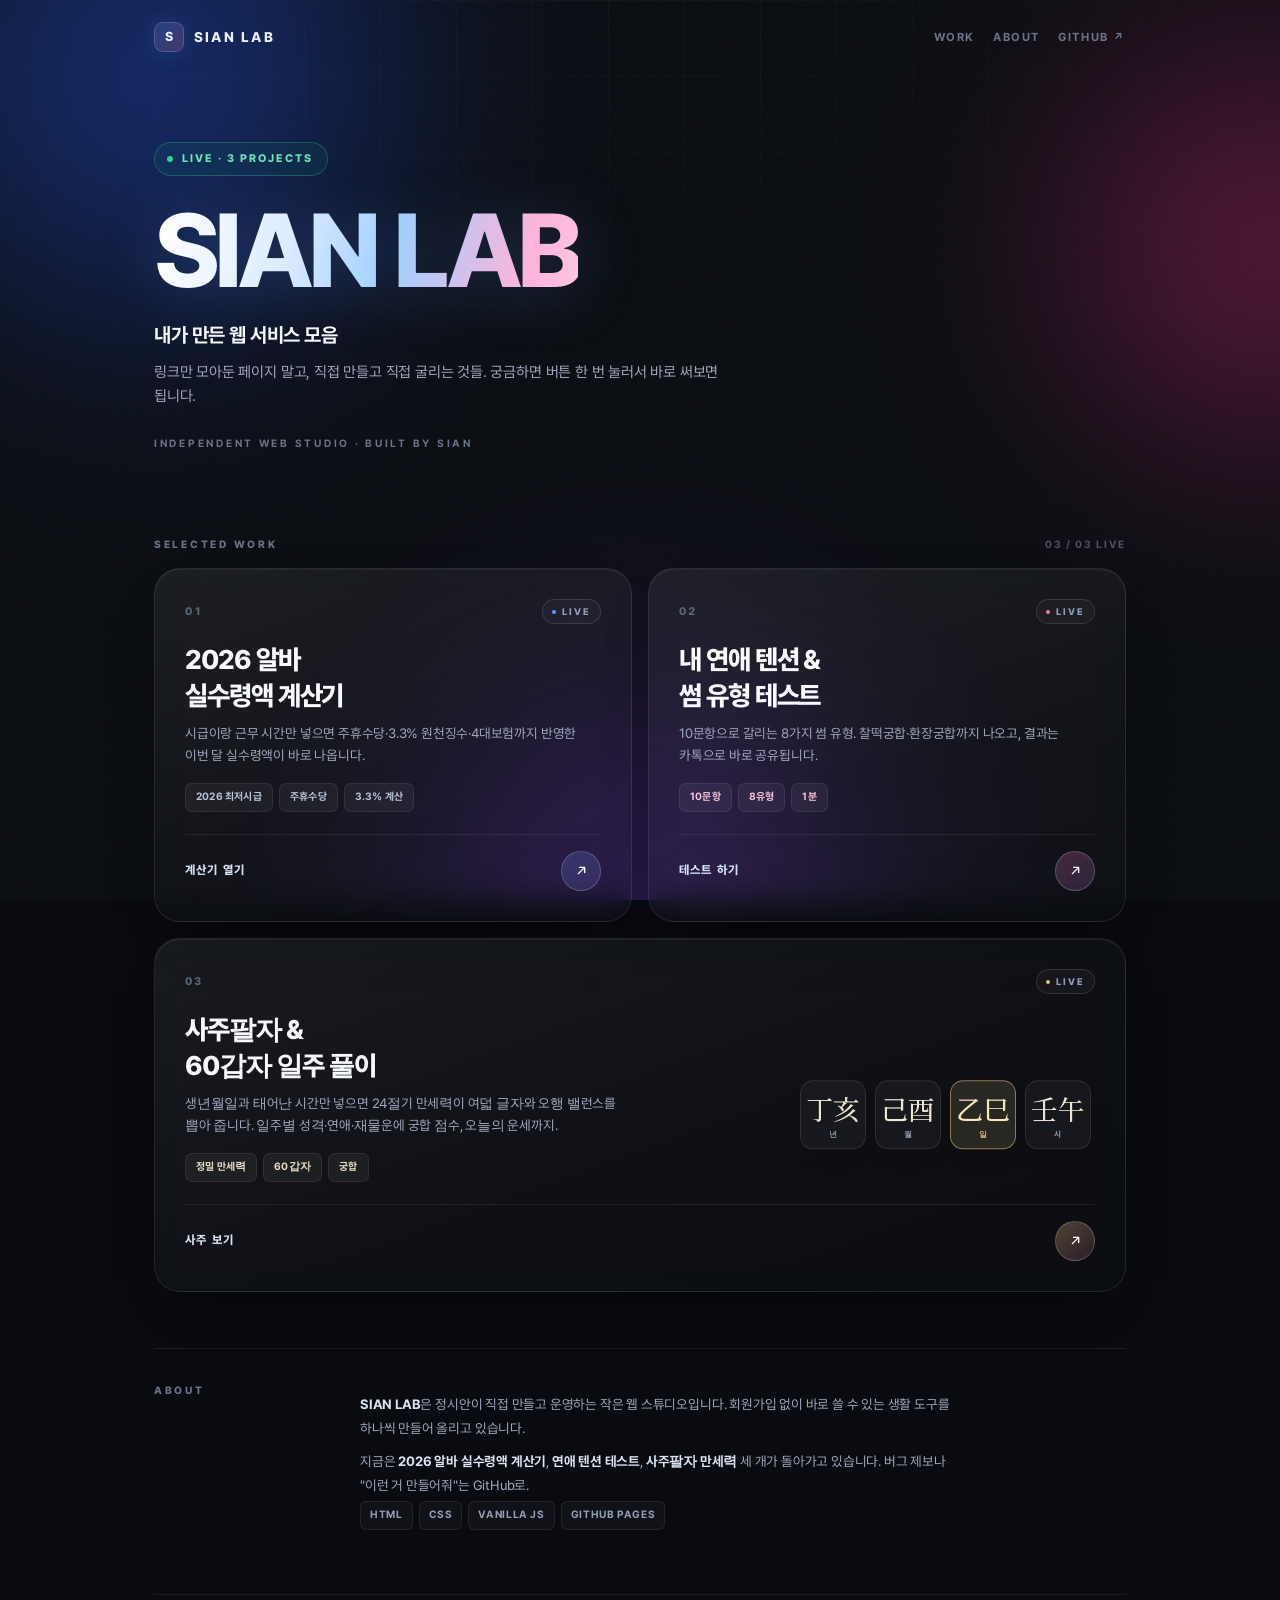
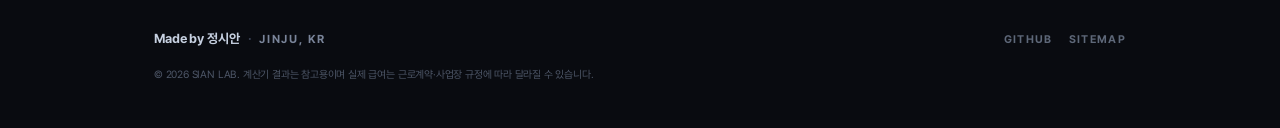
==== commit a711f5fd: "3호기 사주: 만세력 엔진 + 60갑자 일주 풀이 /saju/ 배포, 포털 03 카드 연결" ====
--- a/index.html
+++ b/index.html
@@ -6,9 +6,9 @@
 <meta name="google-site-verification" content="jYSlBA72Mb35ZYG-_oT56KLNQTm2DvZlT0kwC0I4Q4g" />
 <meta name="viewport" content="width=device-width, initial-scale=1.0, viewport-fit=cover" />
 
-<title>SIAN LAB · 내가 만든 웹 서비스 모음 | 알바 실수령액 계산기 · 연애 텐션 테스트</title>
-<meta name="description" content="정시안이 직접 만든 웹 서비스 모음. 2026년 최저시급 10,320원 기준 알바 월급 실수령액 계산기와 10문항 연애 텐션·썸 유형 테스트를 무료로 바로 써보세요." />
-<meta name="keywords" content="2026 최저시급, 알바 실수령액, 주휴수당 계산기, 알바 월급 계산기, 4대보험 계산, 3.3% 계산기, 연애 테스트, 썸 유형 테스트, 심리테스트, SIAN LAB, 정시안" />
+<title>SIAN LAB · 내가 만든 웹 서비스 모음 | 알바 계산기 · 연애 테스트 · 사주팔자</title>
+<meta name="description" content="정시안이 직접 만든 웹 서비스 모음. 2026년 최저시급 기준 알바 실수령액 계산기, 10문항 연애 텐션 테스트, 24절기 만세력으로 보는 사주팔자·60갑자 일주 풀이를 무료로 써보세요." />
+<meta name="keywords" content="2026 최저시급, 알바 실수령액, 주휴수당 계산기, 알바 월급 계산기, 4대보험 계산, 3.3% 계산기, 연애 테스트, 썸 유형 테스트, 사주, 사주팔자, 무료 만세력, 60갑자, 일주, 궁합, SIAN LAB, 정시안" />
 <meta name="robots" content="index, follow" />
 <meta name="theme-color" content="#090B10" />
 <link rel="canonical" href="https://wjdtldks2007-art.github.io/" />
@@ -17,7 +17,7 @@
 <meta property="og:locale" content="ko_KR" />
 <meta property="og:site_name" content="SIAN LAB" />
 <meta property="og:title" content="SIAN LAB — 내가 만든 웹 서비스 모음" />
-<meta property="og:description" content="알바 실수령액 계산기부터 연애 텐션 테스트까지. 직접 만들고 직접 굴리는 웹 서비스 2개, 지금 바로 써보기." />
+<meta property="og:description" content="알바 실수령액 계산기부터 연애 텐션 테스트, 사주팔자 만세력까지. 직접 만들고 직접 굴리는 웹 서비스 3개, 지금 바로 써보기." />
 <meta property="og:url" content="https://wjdtldks2007-art.github.io/" />
 <meta property="og:image" content="https://wjdtldks2007-art.github.io/og-image.png" />
 <meta property="og:image:type" content="image/png" />
@@ -26,10 +26,18 @@
 <meta property="og:image:alt" content="SIAN LAB — 내가 만든 웹 서비스 모음" />
 <meta name="twitter:card" content="summary_large_image" />
 <meta name="twitter:title" content="SIAN LAB — 내가 만든 웹 서비스 모음" />
-<meta name="twitter:description" content="알바 실수령액 계산기 · 연애 텐션 테스트. 직접 만든 웹 서비스 2개." />
+<meta name="twitter:description" content="알바 실수령액 계산기 · 연애 텐션 테스트 · 사주팔자 만세력. 직접 만든 웹 서비스 3개." />
 <meta name="twitter:image" content="https://wjdtldks2007-art.github.io/og-image.png" />
 
 <link rel="icon" href="data:image/svg+xml,%3Csvg xmlns='http://www.w3.org/2000/svg' viewBox='0 0 100 100'%3E%3Cdefs%3E%3ClinearGradient id='g' x1='0' y1='0' x2='1' y2='1'%3E%3Cstop offset='0' stop-color='%2360A5FA'/%3E%3Cstop offset='1' stop-color='%23F472B6'/%3E%3C/linearGradient%3E%3C/defs%3E%3Crect width='100' height='100' rx='26' fill='%23090B10'/%3E%3Crect x='5' y='5' width='90' height='90' rx='22' fill='none' stroke='url(%23g)' stroke-width='3'/%3E%3Ctext x='50' y='69' font-size='50' font-family='sans-serif' font-weight='bold' fill='white' text-anchor='middle'%3ES%3C/text%3E%3C/svg%3E" />
+
+<!-- ===================== 홈 화면 앱(PWA) ===================== -->
+<link rel="manifest" href="manifest.webmanifest" />
+<link rel="apple-touch-icon" sizes="180x180" href="icon-180.png" />
+<meta name="apple-mobile-web-app-capable" content="yes" />
+<meta name="mobile-web-app-capable" content="yes" />
+<meta name="apple-mobile-web-app-status-bar-style" content="black-translucent" />
+<meta name="apple-mobile-web-app-title" content="SIAN LAB" />
 
 <link rel="preload" href="fonts/pretendard-extrabold.woff2" as="font" type="font/woff2" crossorigin />
 <link rel="preload" href="fonts/pretendard-regular.woff2" as="font" type="font/woff2" crossorigin />
@@ -49,6 +57,11 @@
     font-family:"Pretendard";
     src:url("fonts/pretendard-extrabold.woff2") format("woff2");
     font-weight:800;font-style:normal;font-display:swap;
+  }
+  @font-face{
+    font-family:"SIAN Serif";
+    src:url("fonts/hanja.woff2") format("woff2");
+    font-weight:500;font-style:normal;font-display:swap;
   }
   :root{
     --bg:#090B10;
@@ -199,6 +212,32 @@
   .work:hover::after,.work:focus-visible::after{opacity:1;}
   .work--love::after{background:radial-gradient(120% 80% at 100% 0%,rgba(244,114,182,.18),transparent 60%);}
   .work--love:hover,.work--love:focus-visible{box-shadow:0 1px 0 rgba(255,255,255,.09) inset, 0 30px 60px -30px rgba(0,0,0,.95),0 0 40px -18px rgba(244,114,182,.45);}
+  .work--saju::after{background:radial-gradient(120% 80% at 100% 0%,rgba(231,197,123,.2),transparent 60%);}
+  .work--saju:hover,.work--saju:focus-visible{box-shadow:0 1px 0 rgba(255,255,255,.09) inset, 0 30px 60px -30px rgba(0,0,0,.95),0 0 46px -18px rgba(231,197,123,.5);}
+  .work--saju .status i{background:#E7C57B;}
+  .work--saju .tag{color:#EADFC6;}
+  .work--saju .circle{background:linear-gradient(140deg,rgba(231,197,123,.3),rgba(244,114,182,.14));}
+  .work--saju .desc{max-width:40em;}
+  .work--saju .mini{display:none;}
+  @media (min-width:860px){
+    .work--saju .desc{max-width:calc(100% - 330px);}
+    .work--saju .mini{
+      position:absolute;right:34px;top:50%;transform:translateY(-50%);
+      display:flex;gap:9px;pointer-events:none;
+    }
+    .work--saju .mini .p{
+      width:66px;padding:12px 0 9px;text-align:center;border-radius:13px;
+      background:rgba(255,255,255,.04);border:1px solid rgba(255,255,255,.1);
+      font-family:"SIAN Serif",serif;font-size:27px;line-height:1.18;color:#EFE6D2;
+      box-shadow:0 12px 30px -22px rgba(0,0,0,.9);
+    }
+    .work--saju .mini .p.is-d{border-color:rgba(231,197,123,.55);background:rgba(231,197,123,.13);color:#F8E7BC;}
+    .work--saju .mini .p small{
+      display:block;font-family:"Pretendard",sans-serif;font-size:8px;font-weight:800;
+      letter-spacing:.1em;color:#8A93A6;margin-top:5px;
+    }
+    .work--saju .mini .p.is-d small{color:rgba(231,197,123,.9);}
+  }
 
   .work-top{display:flex;align-items:center;justify-content:space-between;gap:12px;}
   .num{
@@ -245,24 +284,6 @@
   .work--love .circle{background:linear-gradient(140deg,rgba(244,114,182,.24),rgba(167,139,250,.16));}
   .circle svg{width:15px;height:15px;display:block;}
   .work:hover .circle{transform:translate(2px,-2px);border-color:rgba(255,255,255,.34);}
-
-  /* ---------- coming soon ---------- */
-  .soon{
-    margin-top:14px;position:relative;overflow:hidden;
-    border:1px dashed rgba(255,255,255,.16);
-    border-radius:var(--radius);
-    padding:clamp(22px,4.4vw,30px);
-    background:linear-gradient(160deg,rgba(255,255,255,.022),rgba(255,255,255,0));
-    display:flex;flex-direction:column;gap:8px;
-  }
-  .soon .num{color:#4C5566;}
-  .soon .title{
-    margin-top:12px;font-size:clamp(16px,4.2vw,19px);font-weight:800;letter-spacing:-0.03em;color:#C3CCDC;
-  }
-  .soon .note{font-size:12.5px;color:var(--ink-3);}
-  .soon .bars{display:flex;gap:5px;margin-top:18px;}
-  .soon .bars span{height:3px;border-radius:2px;background:rgba(255,255,255,.1);flex:1;}
-  .soon .bars span:first-child{background:linear-gradient(90deg,rgba(91,157,255,.75),rgba(244,114,182,.6));flex:0 0 34%;}
 
   /* ---------- about ---------- */
   .about{
@@ -303,6 +324,7 @@
     .nav-links .hide-sm{display:inline;}
     .works{grid-template-columns:1fr 1fr;gap:16px;}
     .work h2{min-height:2.64em;}
+    .work--saju{grid-column:1 / -1;}
     .about{grid-template-columns:180px 1fr;gap:26px;}
   }
   @media (prefers-reduced-motion:reduce){
@@ -336,7 +358,7 @@
   </nav>
 
   <header class="hero">
-    <div class="badge"><span class="dot" aria-hidden="true"></span>LIVE · 2 PROJECTS</div>
+    <div class="badge"><span class="dot" aria-hidden="true"></span>LIVE · 3 PROJECTS</div>
     <h1>SIAN LAB</h1>
     <p class="sub">내가 만든 웹 서비스 모음</p>
     <p class="lead">링크만 모아둔 페이지 말고, 직접 만들고 직접 굴리는 것들. 궁금하면 버튼 한 번 눌러서 바로 써보면 됩니다.</p>
@@ -346,7 +368,7 @@
   <main>
     <div class="sec-head" id="work">
       <span class="label">Selected Work</span>
-      <span class="count">02 / 02 LIVE</span>
+      <span class="count">03 / 03 LIVE</span>
     </div>
 
     <div class="works">
@@ -389,23 +411,39 @@
           </span>
         </div>
       </a>
-    </div>
-
-    <div class="soon">
-      <div class="work-top">
-        <span class="num">03</span>
-        <span class="status" style="border-style:dashed;color:#6B7488;"><i aria-hidden="true" style="background:#4C5566;"></i>Coming Soon</span>
-      </div>
-      <p class="title">다음 실험 준비 중</p>
-      <p class="note">아이디어는 있는데 아직 비밀. 완성되면 여기 03번으로 올라옵니다.</p>
-      <div class="bars" aria-hidden="true"><span></span><span></span><span></span></div>
+
+      <a class="work work--saju" href="https://wjdtldks2007-art.github.io/saju/" aria-label="내 사주팔자 60갑자 일주 풀이 보기">
+        <div class="work-top">
+          <span class="num">03</span>
+          <span class="status"><i aria-hidden="true"></i>Live</span>
+        </div>
+        <div class="mini" aria-hidden="true">
+          <div class="p">丁亥<small>년</small></div>
+          <div class="p">己酉<small>월</small></div>
+          <div class="p is-d">乙巳<small>일</small></div>
+          <div class="p">壬午<small>시</small></div>
+        </div>
+        <h2>사주팔자 &amp;<br />60갑자 일주 풀이</h2>
+        <p class="desc">생년월일과 태어난 시간만 넣으면 24절기 만세력이 여덟 글자와 오행 밸런스를 뽑아 줍니다. 일주별 성격·연애·재물운에 궁합 점수, 오늘의 운세까지.</p>
+        <div class="tags">
+          <span class="tag">정밀 만세력</span>
+          <span class="tag">60갑자</span>
+          <span class="tag">궁합</span>
+        </div>
+        <div class="work-cta">
+          <span class="txt">사주 보기</span>
+          <span class="circle" aria-hidden="true">
+            <svg viewBox="0 0 24 24" fill="none" stroke="currentColor" stroke-width="2.2" stroke-linecap="round" stroke-linejoin="round"><path d="M7 17L17 7M9 7h8v8"/></svg>
+          </span>
+        </div>
+      </a>
     </div>
 
     <section class="about" id="about">
       <span class="label">About</span>
       <div>
         <p><b>SIAN LAB</b>은 정시안이 직접 만들고 운영하는 작은 웹 스튜디오입니다. 회원가입 없이 바로 쓸 수 있는 생활 도구를 하나씩 만들어 올리고 있습니다.</p>
-        <p>지금은 <b>2026 알바 실수령액 계산기</b>와 <b>연애 텐션 테스트</b> 두 개가 돌아가고 있고, 세 번째는 만드는 중입니다. 버그 제보나 "이런 거 만들어줘"는 GitHub로.</p>
+        <p>지금은 <b>2026 알바 실수령액 계산기</b>, <b>연애 텐션 테스트</b>, <b>사주팔자 만세력</b> 세 개가 돌아가고 있습니다. 버그 제보나 "이런 거 만들어줘"는 GitHub로.</p>
         <div class="stack">
           <span>HTML</span><span>CSS</span><span>VANILLA JS</span><span>GITHUB PAGES</span>
         </div>
@@ -432,7 +470,7 @@
   "name": "SIAN LAB",
   "alternateName": "내가 만든 웹 서비스 모음",
   "url": "https://wjdtldks2007-art.github.io/",
-  "description": "정시안이 직접 만든 웹 서비스 모음. 2026 알바 실수령액 계산기와 연애 텐션 테스트를 무료로 제공합니다.",
+  "description": "정시안이 직접 만든 웹 서비스 모음. 2026 알바 실수령액 계산기, 연애 텐션 테스트, 사주팔자 만세력을 무료로 제공합니다.",
   "inLanguage": "ko-KR",
   "author": { "@type": "Person", "name": "정시안", "url": "https://github.com/wjdtldks2007-art" },
   "publisher": { "@type": "Organization", "name": "SIAN LAB" }
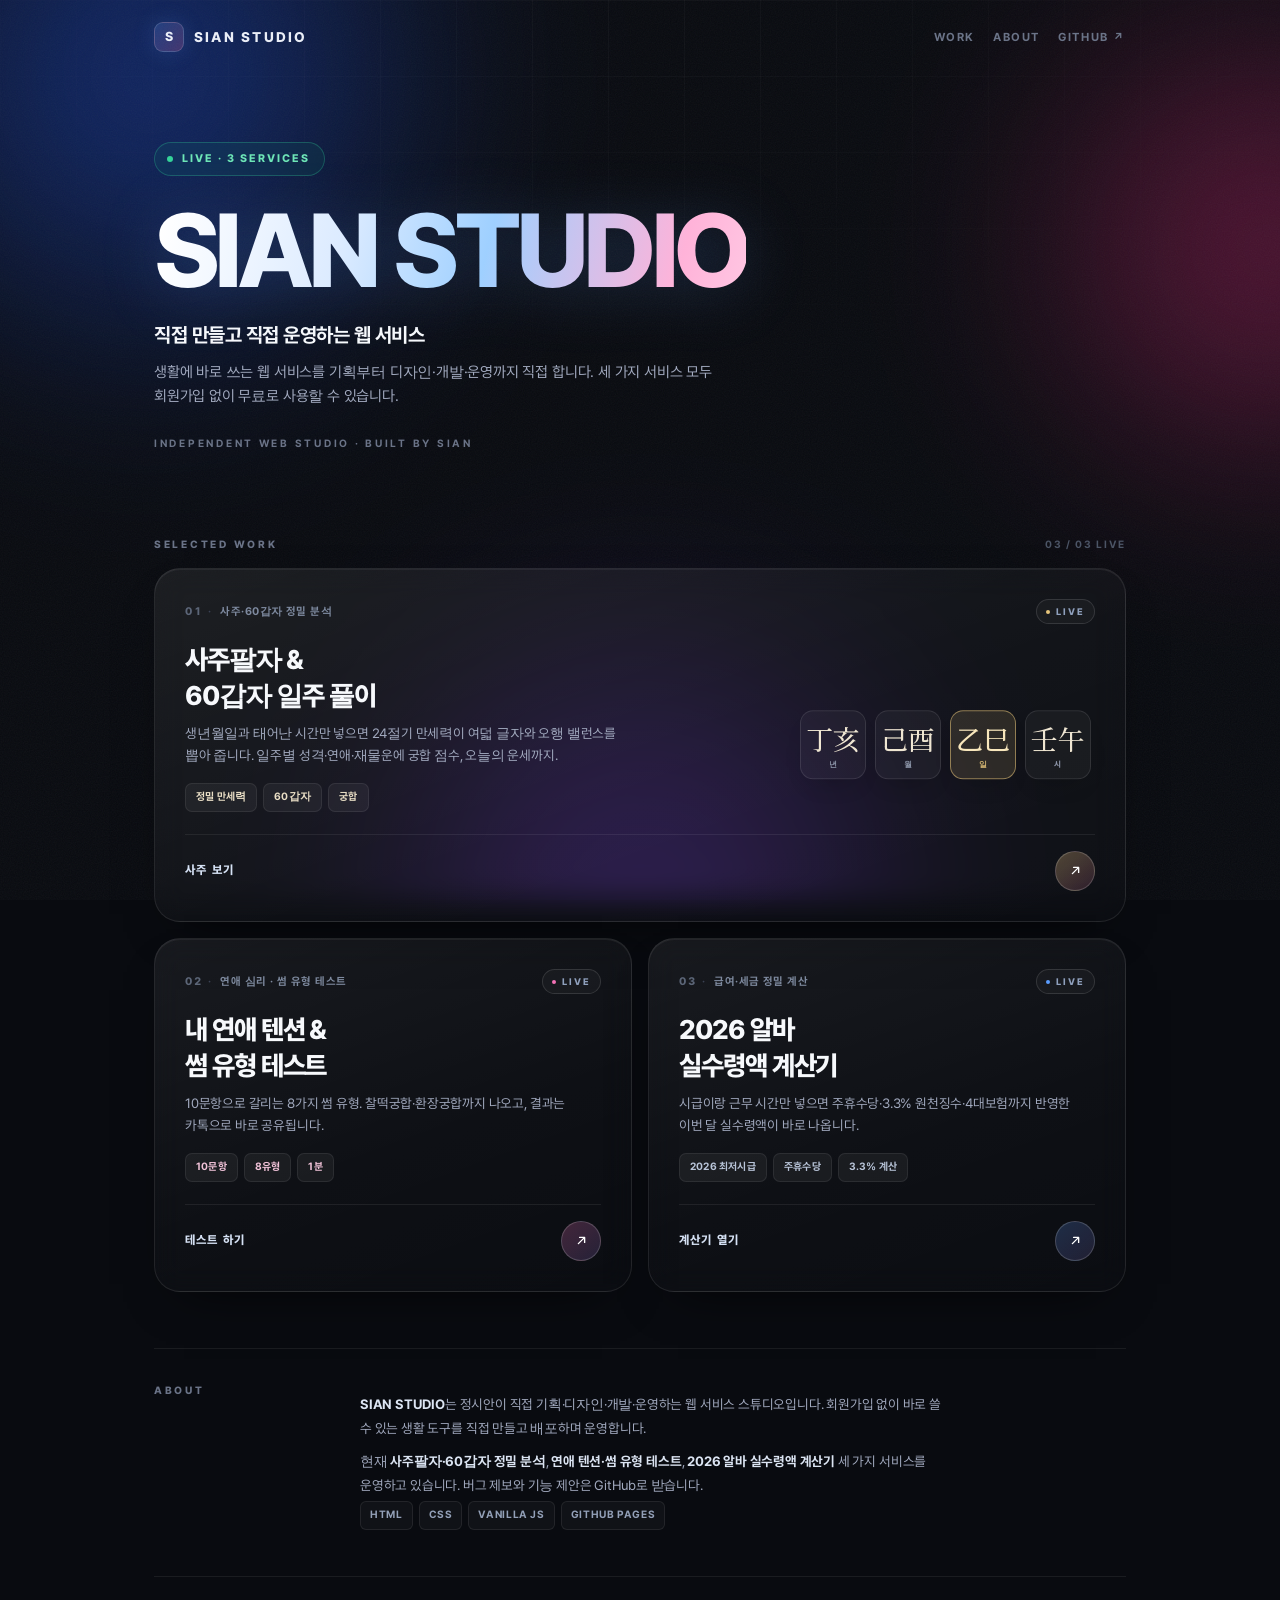
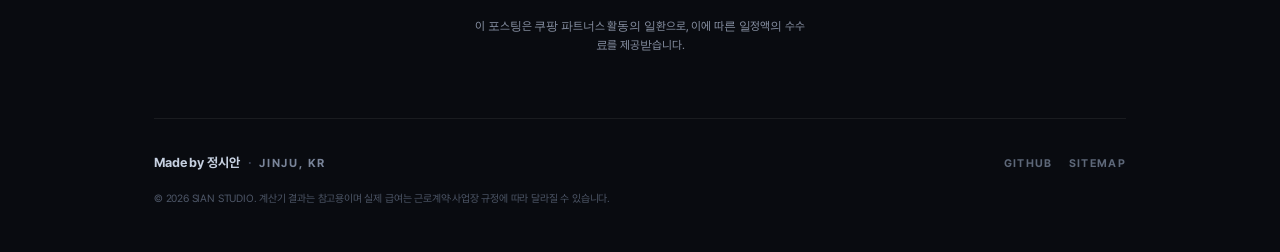
==== commit 1fe2c74f: "SIAN STUDIO 리브랜딩 + 쿠팡 파트너스 배너 전 페이지 적용, 사주 카드 맨 앞 배치 - 포털·연애 테스트·사주: 배너 + 필수 고지 문구 중앙 정렬 삽입 (빈 광고 자리" ====
--- a/index.html
+++ b/index.html
@@ -6,27 +6,27 @@
 <meta name="google-site-verification" content="jYSlBA72Mb35ZYG-_oT56KLNQTm2DvZlT0kwC0I4Q4g" />
 <meta name="viewport" content="width=device-width, initial-scale=1.0, viewport-fit=cover" />
 
-<title>SIAN LAB · 내가 만든 웹 서비스 모음 | 알바 계산기 · 연애 테스트 · 사주팔자</title>
-<meta name="description" content="정시안이 직접 만든 웹 서비스 모음. 2026년 최저시급 기준 알바 실수령액 계산기, 10문항 연애 텐션 테스트, 24절기 만세력으로 보는 사주팔자·60갑자 일주 풀이를 무료로 써보세요." />
-<meta name="keywords" content="2026 최저시급, 알바 실수령액, 주휴수당 계산기, 알바 월급 계산기, 4대보험 계산, 3.3% 계산기, 연애 테스트, 썸 유형 테스트, 사주, 사주팔자, 무료 만세력, 60갑자, 일주, 궁합, SIAN LAB, 정시안" />
+<title>SIAN STUDIO · 웹 서비스 스튜디오 | 사주·60갑자 분석 · 연애 유형 테스트 · 알바 실수령액 계산기</title>
+<meta name="description" content="정시안이 직접 기획하고 운영하는 웹 서비스 스튜디오 SIAN STUDIO. 사주팔자·60갑자 정밀 분석, 연애 텐션·썸 유형 테스트, 2026년 최저시급 기준 알바 실수령액 계산기를 무료로 이용하세요." />
+<meta name="keywords" content="2026 최저시급, 알바 실수령액, 주휴수당 계산기, 알바 월급 계산기, 4대보험 계산, 3.3% 계산기, 연애 테스트, 썸 유형 테스트, 사주, 사주팔자, 무료 만세력, 60갑자, 일주, 궁합, SIAN STUDIO, 정시안" />
 <meta name="robots" content="index, follow" />
 <meta name="theme-color" content="#090B10" />
 <link rel="canonical" href="https://wjdtldks2007-art.github.io/" />
 
 <meta property="og:type" content="website" />
 <meta property="og:locale" content="ko_KR" />
-<meta property="og:site_name" content="SIAN LAB" />
-<meta property="og:title" content="SIAN LAB — 내가 만든 웹 서비스 모음" />
-<meta property="og:description" content="알바 실수령액 계산기부터 연애 텐션 테스트, 사주팔자 만세력까지. 직접 만들고 직접 굴리는 웹 서비스 3개, 지금 바로 써보기." />
+<meta property="og:site_name" content="SIAN STUDIO" />
+<meta property="og:title" content="SIAN STUDIO — 웹 서비스 스튜디오" />
+<meta property="og:description" content="사주팔자·60갑자 정밀 분석부터 연애 텐션 테스트, 2026 알바 실수령액 계산기까지. 직접 기획하고 운영하는 웹 서비스 3종." />
 <meta property="og:url" content="https://wjdtldks2007-art.github.io/" />
 <meta property="og:image" content="https://wjdtldks2007-art.github.io/og-image.png" />
 <meta property="og:image:type" content="image/png" />
 <meta property="og:image:width" content="1200" />
 <meta property="og:image:height" content="630" />
-<meta property="og:image:alt" content="SIAN LAB — 내가 만든 웹 서비스 모음" />
+<meta property="og:image:alt" content="SIAN STUDIO — 웹 서비스 스튜디오" />
 <meta name="twitter:card" content="summary_large_image" />
-<meta name="twitter:title" content="SIAN LAB — 내가 만든 웹 서비스 모음" />
-<meta name="twitter:description" content="알바 실수령액 계산기 · 연애 텐션 테스트 · 사주팔자 만세력. 직접 만든 웹 서비스 3개." />
+<meta name="twitter:title" content="SIAN STUDIO — 웹 서비스 스튜디오" />
+<meta name="twitter:description" content="사주팔자·60갑자 정밀 분석 · 연애 텐션 테스트 · 2026 알바 실수령액 계산기. 직접 기획하고 운영하는 웹 서비스 3종." />
 <meta name="twitter:image" content="https://wjdtldks2007-art.github.io/og-image.png" />
 
 <link rel="icon" href="data:image/svg+xml,%3Csvg xmlns='http://www.w3.org/2000/svg' viewBox='0 0 100 100'%3E%3Cdefs%3E%3ClinearGradient id='g' x1='0' y1='0' x2='1' y2='1'%3E%3Cstop offset='0' stop-color='%2360A5FA'/%3E%3Cstop offset='1' stop-color='%23F472B6'/%3E%3C/linearGradient%3E%3C/defs%3E%3Crect width='100' height='100' rx='26' fill='%23090B10'/%3E%3Crect x='5' y='5' width='90' height='90' rx='22' fill='none' stroke='url(%23g)' stroke-width='3'/%3E%3Ctext x='50' y='69' font-size='50' font-family='sans-serif' font-weight='bold' fill='white' text-anchor='middle'%3ES%3C/text%3E%3C/svg%3E" />
@@ -37,7 +37,7 @@
 <meta name="apple-mobile-web-app-capable" content="yes" />
 <meta name="mobile-web-app-capable" content="yes" />
 <meta name="apple-mobile-web-app-status-bar-style" content="black-translucent" />
-<meta name="apple-mobile-web-app-title" content="SIAN LAB" />
+<meta name="apple-mobile-web-app-title" content="SIAN STUDIO" />
 
 <link rel="preload" href="fonts/pretendard-extrabold.woff2" as="font" type="font/woff2" crossorigin />
 <link rel="preload" href="fonts/pretendard-regular.woff2" as="font" type="font/woff2" crossorigin />
@@ -240,9 +240,15 @@
   }
 
   .work-top{display:flex;align-items:center;justify-content:space-between;gap:12px;}
+  .work-meta{display:flex;align-items:center;gap:0;min-width:0;}
   .num{
     font-size:11px;font-weight:800;letter-spacing:.2em;color:#5C6678;
     font-variant-numeric:tabular-nums;
+  }
+  .num::after{content:"·";margin:0 9px 0 5px;color:#3A4254;font-weight:700;letter-spacing:0;}
+  .cat{
+    font-size:11px;font-weight:700;letter-spacing:.04em;color:#7E8A9F;
+    white-space:nowrap;overflow:hidden;text-overflow:ellipsis;
   }
   .status{
     display:inline-flex;align-items:center;gap:6px;
@@ -302,6 +308,19 @@
     background:rgba(255,255,255,.03);
   }
 
+  /* ---------- 쿠팡 파트너스 배너 ---------- */
+  .coupang-ad{
+    margin-top:clamp(30px,5.2vw,46px);padding-top:clamp(22px,4vw,30px);
+    border-top:1px solid rgba(255,255,255,.07);
+    display:flex;flex-direction:column;align-items:center;gap:10px;text-align:center;
+  }
+  .coupang-banner{
+    display:flex;justify-content:center;width:100%;max-width:340px;
+    overflow-x:auto;overflow-y:hidden;-webkit-overflow-scrolling:touch;
+  }
+  .coupang-banner iframe{border:0;}
+  .ad-disclosure{margin:0;max-width:340px;font-size:11.5px;line-height:1.6;color:#8A93A6;letter-spacing:-0.01em;}
+
   /* ---------- footer ---------- */
   footer{
     margin-top:clamp(38px,7vw,64px);
@@ -346,9 +365,9 @@
 
 <div class="wrap">
   <nav>
-    <a class="mark" href="https://wjdtldks2007-art.github.io/" aria-label="SIAN LAB 홈">
+    <a class="mark" href="https://wjdtldks2007-art.github.io/" aria-label="SIAN STUDIO 홈">
       <span class="logo" aria-hidden="true">S</span>
-      <span class="name">SIAN LAB</span>
+      <span class="name">SIAN STUDIO</span>
     </a>
     <div class="nav-links">
       <a href="#work">WORK</a>
@@ -358,10 +377,10 @@
   </nav>
 
   <header class="hero">
-    <div class="badge"><span class="dot" aria-hidden="true"></span>LIVE · 3 PROJECTS</div>
-    <h1>SIAN LAB</h1>
-    <p class="sub">내가 만든 웹 서비스 모음</p>
-    <p class="lead">링크만 모아둔 페이지 말고, 직접 만들고 직접 굴리는 것들. 궁금하면 버튼 한 번 눌러서 바로 써보면 됩니다.</p>
+    <div class="badge"><span class="dot" aria-hidden="true"></span>LIVE · 3 SERVICES</div>
+    <h1>SIAN STUDIO</h1>
+    <p class="sub">직접 만들고 직접 운영하는 웹 서비스</p>
+    <p class="lead">생활에 바로 쓰는 웹 서비스를 기획부터 디자인·개발·운영까지 직접 합니다. 세 가지 서비스 모두 회원가입 없이 무료로 사용할 수 있습니다.</p>
     <p class="kicker">Independent Web Studio · Built by Sian</p>
   </header>
 
@@ -372,9 +391,55 @@
     </div>
 
     <div class="works">
+      <a class="work work--saju" href="https://wjdtldks2007-art.github.io/saju/" aria-label="내 사주팔자 60갑자 일주 풀이 보기">
+        <div class="work-top">
+          <span class="work-meta"><span class="num">01</span><span class="cat">사주·60갑자 정밀 분석</span></span>
+          <span class="status"><i aria-hidden="true"></i>Live</span>
+        </div>
+        <div class="mini" aria-hidden="true">
+          <div class="p">丁亥<small>년</small></div>
+          <div class="p">己酉<small>월</small></div>
+          <div class="p is-d">乙巳<small>일</small></div>
+          <div class="p">壬午<small>시</small></div>
+        </div>
+        <h2>사주팔자 &amp;<br />60갑자 일주 풀이</h2>
+        <p class="desc">생년월일과 태어난 시간만 넣으면 24절기 만세력이 여덟 글자와 오행 밸런스를 뽑아 줍니다. 일주별 성격·연애·재물운에 궁합 점수, 오늘의 운세까지.</p>
+        <div class="tags">
+          <span class="tag">정밀 만세력</span>
+          <span class="tag">60갑자</span>
+          <span class="tag">궁합</span>
+        </div>
+        <div class="work-cta">
+          <span class="txt">사주 보기</span>
+          <span class="circle" aria-hidden="true">
+            <svg viewBox="0 0 24 24" fill="none" stroke="currentColor" stroke-width="2.2" stroke-linecap="round" stroke-linejoin="round"><path d="M7 17L17 7M9 7h8v8"/></svg>
+          </span>
+        </div>
+      </a>
+
+      <a class="work work--love" href="https://wjdtldks2007-art.github.io/love-test/" aria-label="내 연애 텐션 &amp; 썸 유형 테스트 시작하기">
+        <div class="work-top">
+          <span class="work-meta"><span class="num">02</span><span class="cat">연애 심리 · 썸 유형 테스트</span></span>
+          <span class="status"><i aria-hidden="true"></i>Live</span>
+        </div>
+        <h2>내 연애 텐션 &amp;<br />썸 유형 테스트</h2>
+        <p class="desc">10문항으로 갈리는 8가지 썸 유형. 찰떡궁합·환장궁합까지 나오고, 결과는 카톡으로 바로 공유됩니다.</p>
+        <div class="tags">
+          <span class="tag">10문항</span>
+          <span class="tag">8유형</span>
+          <span class="tag">1분</span>
+        </div>
+        <div class="work-cta">
+          <span class="txt">테스트 하기</span>
+          <span class="circle" aria-hidden="true">
+            <svg viewBox="0 0 24 24" fill="none" stroke="currentColor" stroke-width="2.2" stroke-linecap="round" stroke-linejoin="round"><path d="M7 17L17 7M9 7h8v8"/></svg>
+          </span>
+        </div>
+      </a>
+
       <a class="work" href="https://wjdtldks2007-art.github.io/a1ba-ca1c-2026/" aria-label="2026 알바 실수령액 계산기 열기">
         <div class="work-top">
-          <span class="num">01</span>
+          <span class="work-meta"><span class="num">03</span><span class="cat">급여·세금 정밀 계산</span></span>
           <span class="status"><i aria-hidden="true"></i>Live</span>
         </div>
         <h2>2026 알바<br />실수령액 계산기</h2>
@@ -391,63 +456,28 @@
           </span>
         </div>
       </a>
-
-      <a class="work work--love" href="https://wjdtldks2007-art.github.io/love-test/" aria-label="내 연애 텐션 &amp; 썸 유형 테스트 시작하기">
-        <div class="work-top">
-          <span class="num">02</span>
-          <span class="status"><i aria-hidden="true"></i>Live</span>
-        </div>
-        <h2>내 연애 텐션 &amp;<br />썸 유형 테스트</h2>
-        <p class="desc">10문항으로 갈리는 8가지 썸 유형. 찰떡궁합·환장궁합까지 나오고, 결과는 카톡으로 바로 공유됩니다.</p>
-        <div class="tags">
-          <span class="tag">10문항</span>
-          <span class="tag">8유형</span>
-          <span class="tag">1분</span>
-        </div>
-        <div class="work-cta">
-          <span class="txt">테스트 하기</span>
-          <span class="circle" aria-hidden="true">
-            <svg viewBox="0 0 24 24" fill="none" stroke="currentColor" stroke-width="2.2" stroke-linecap="round" stroke-linejoin="round"><path d="M7 17L17 7M9 7h8v8"/></svg>
-          </span>
-        </div>
-      </a>
-
-      <a class="work work--saju" href="https://wjdtldks2007-art.github.io/saju/" aria-label="내 사주팔자 60갑자 일주 풀이 보기">
-        <div class="work-top">
-          <span class="num">03</span>
-          <span class="status"><i aria-hidden="true"></i>Live</span>
-        </div>
-        <div class="mini" aria-hidden="true">
-          <div class="p">丁亥<small>년</small></div>
-          <div class="p">己酉<small>월</small></div>
-          <div class="p is-d">乙巳<small>일</small></div>
-          <div class="p">壬午<small>시</small></div>
-        </div>
-        <h2>사주팔자 &amp;<br />60갑자 일주 풀이</h2>
-        <p class="desc">생년월일과 태어난 시간만 넣으면 24절기 만세력이 여덟 글자와 오행 밸런스를 뽑아 줍니다. 일주별 성격·연애·재물운에 궁합 점수, 오늘의 운세까지.</p>
-        <div class="tags">
-          <span class="tag">정밀 만세력</span>
-          <span class="tag">60갑자</span>
-          <span class="tag">궁합</span>
-        </div>
-        <div class="work-cta">
-          <span class="txt">사주 보기</span>
-          <span class="circle" aria-hidden="true">
-            <svg viewBox="0 0 24 24" fill="none" stroke="currentColor" stroke-width="2.2" stroke-linecap="round" stroke-linejoin="round"><path d="M7 17L17 7M9 7h8v8"/></svg>
-          </span>
-        </div>
-      </a>
     </div>
 
     <section class="about" id="about">
       <span class="label">About</span>
       <div>
-        <p><b>SIAN LAB</b>은 정시안이 직접 만들고 운영하는 작은 웹 스튜디오입니다. 회원가입 없이 바로 쓸 수 있는 생활 도구를 하나씩 만들어 올리고 있습니다.</p>
-        <p>지금은 <b>2026 알바 실수령액 계산기</b>, <b>연애 텐션 테스트</b>, <b>사주팔자 만세력</b> 세 개가 돌아가고 있습니다. 버그 제보나 "이런 거 만들어줘"는 GitHub로.</p>
+        <p><b>SIAN STUDIO</b>는 정시안이 직접 기획·디자인·개발·운영하는 웹 서비스 스튜디오입니다. 회원가입 없이 바로 쓸 수 있는 생활 도구를 직접 만들고 배포하며 운영합니다.</p>
+        <p>현재 <b>사주팔자·60갑자 정밀 분석</b>, <b>연애 텐션·썸 유형 테스트</b>, <b>2026 알바 실수령액 계산기</b> 세 가지 서비스를 운영하고 있습니다. 버그 제보와 기능 제안은 GitHub로 받습니다.</p>
         <div class="stack">
           <span>HTML</span><span>CSS</span><span>VANILLA JS</span><span>GITHUB PAGES</span>
         </div>
       </div>
+    </section>
+
+    <!-- ===== 쿠팡 파트너스 다이나믹 배너 ===== -->
+    <section class="coupang-ad" aria-label="쿠팡 파트너스 광고">
+      <div class="coupang-banner">
+        <script src="https://ads-partners.coupang.com/g.js"></script>
+        <script>
+        new PartnersCoupang.G({"id":1059648,"template":"carousel","trackingCode":"AF4969621","width":"320","height":"100","tsource":""});
+        </script>
+      </div>
+      <p class="ad-disclosure">이 포스팅은 쿠팡 파트너스 활동의 일환으로, 이에 따른 일정액의 수수료를 제공받습니다.</p>
     </section>
 
     <footer>
@@ -458,7 +488,7 @@
           <a href="/sitemap.xml">Sitemap</a>
         </div>
       </div>
-      <p class="legal">© 2026 SIAN LAB. 계산기 결과는 참고용이며 실제 급여는 근로계약·사업장 규정에 따라 달라질 수 있습니다.</p>
+      <p class="legal">© 2026 SIAN STUDIO. 계산기 결과는 참고용이며 실제 급여는 근로계약·사업장 규정에 따라 달라질 수 있습니다.</p>
     </footer>
   </main>
 </div>
@@ -467,13 +497,13 @@
 {
   "@context": "https://schema.org",
   "@type": "WebSite",
-  "name": "SIAN LAB",
-  "alternateName": "내가 만든 웹 서비스 모음",
+  "name": "SIAN STUDIO",
+  "alternateName": "정시안 웹 서비스 스튜디오",
   "url": "https://wjdtldks2007-art.github.io/",
-  "description": "정시안이 직접 만든 웹 서비스 모음. 2026 알바 실수령액 계산기, 연애 텐션 테스트, 사주팔자 만세력을 무료로 제공합니다.",
+  "description": "정시안이 직접 기획하고 운영하는 웹 서비스 스튜디오. 사주팔자·60갑자 정밀 분석, 연애 텐션 테스트, 2026 알바 실수령액 계산기를 무료로 제공합니다.",
   "inLanguage": "ko-KR",
   "author": { "@type": "Person", "name": "정시안", "url": "https://github.com/wjdtldks2007-art" },
-  "publisher": { "@type": "Organization", "name": "SIAN LAB" }
+  "publisher": { "@type": "Organization", "name": "SIAN STUDIO" }
 }
 </script>
 </body>
